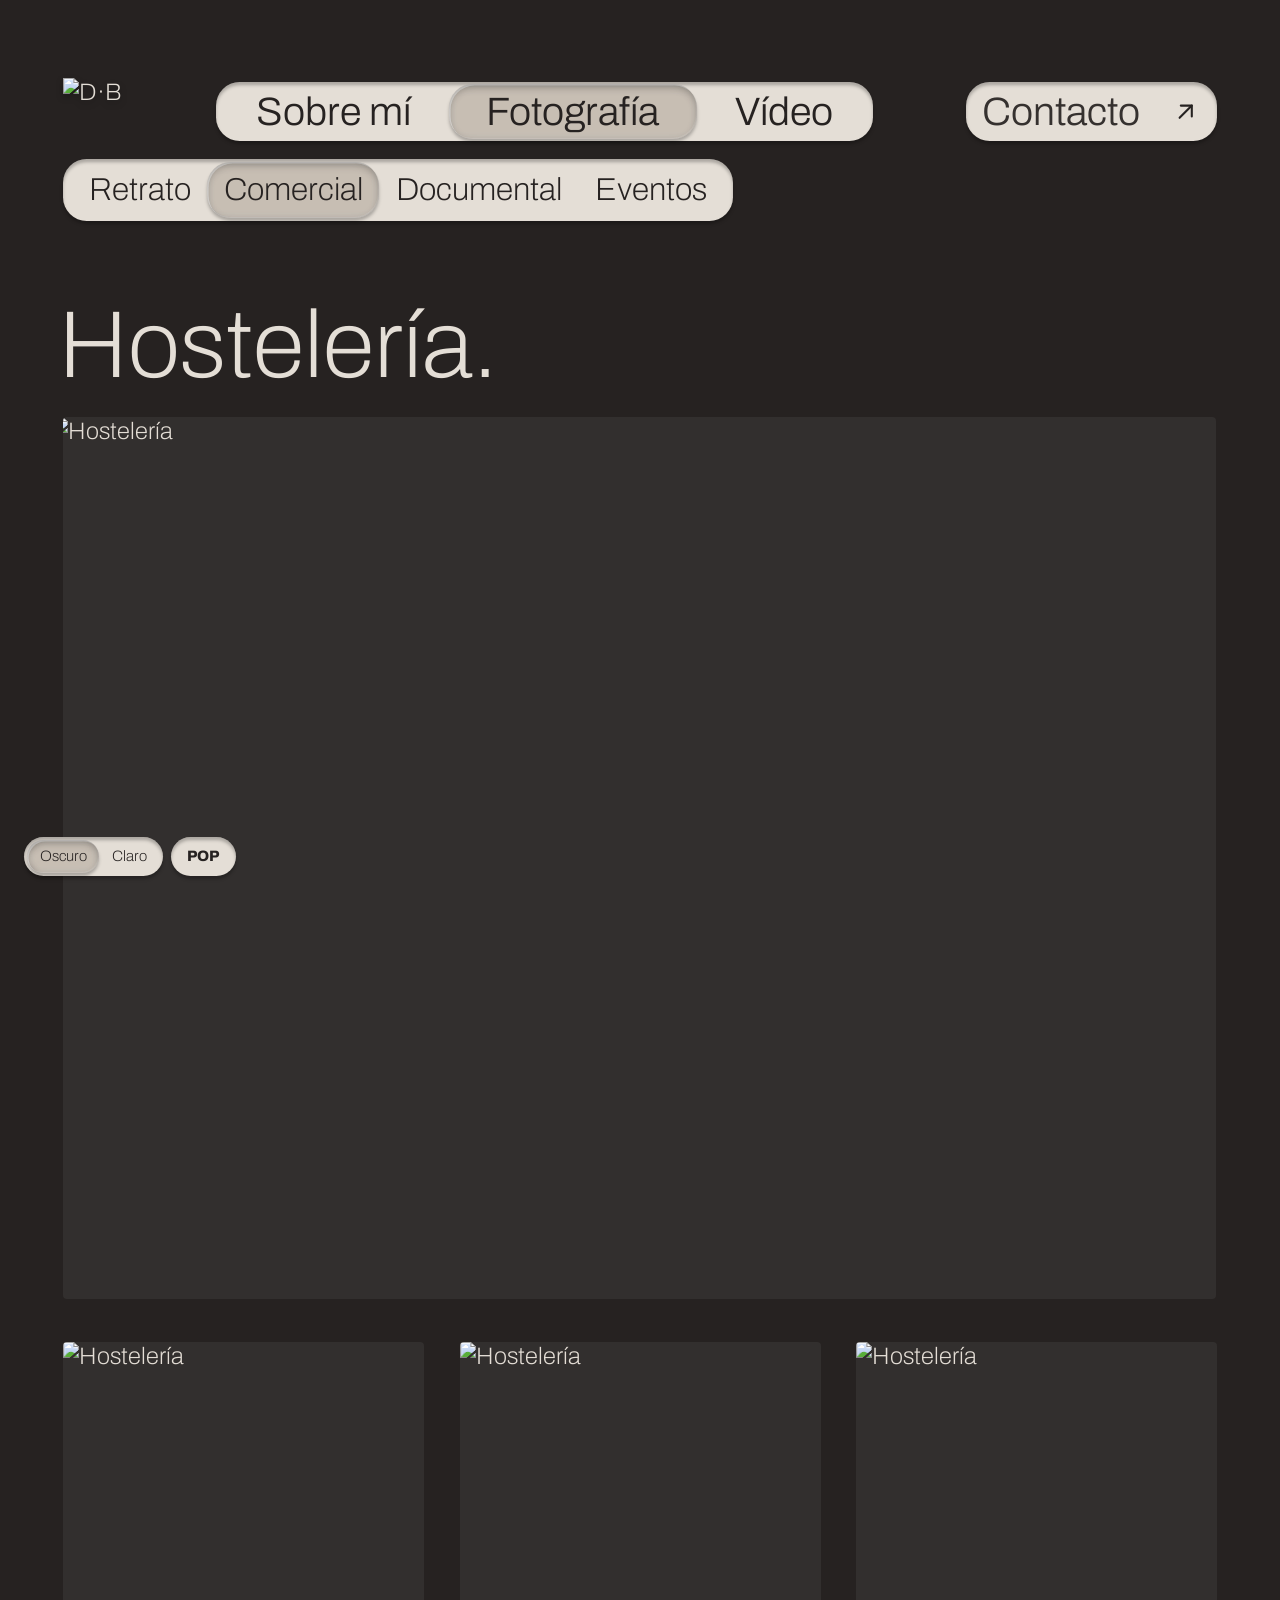
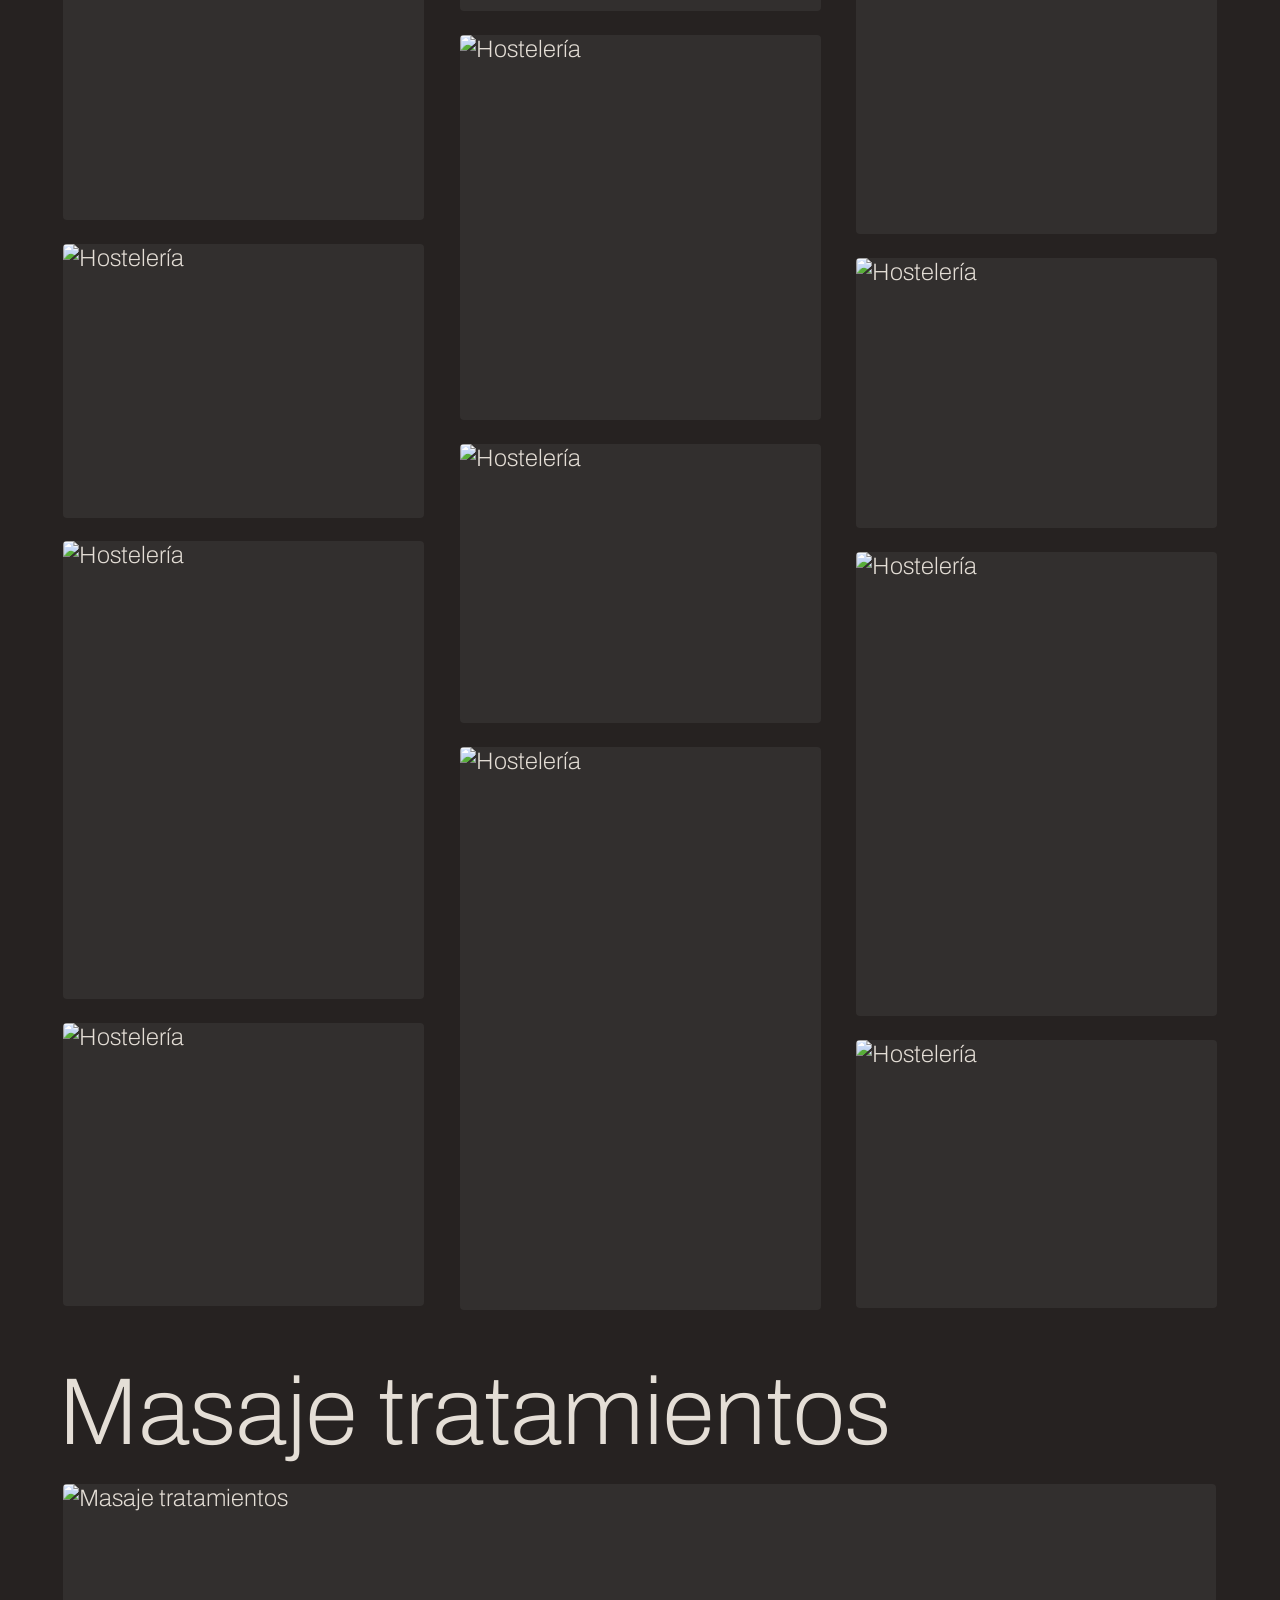
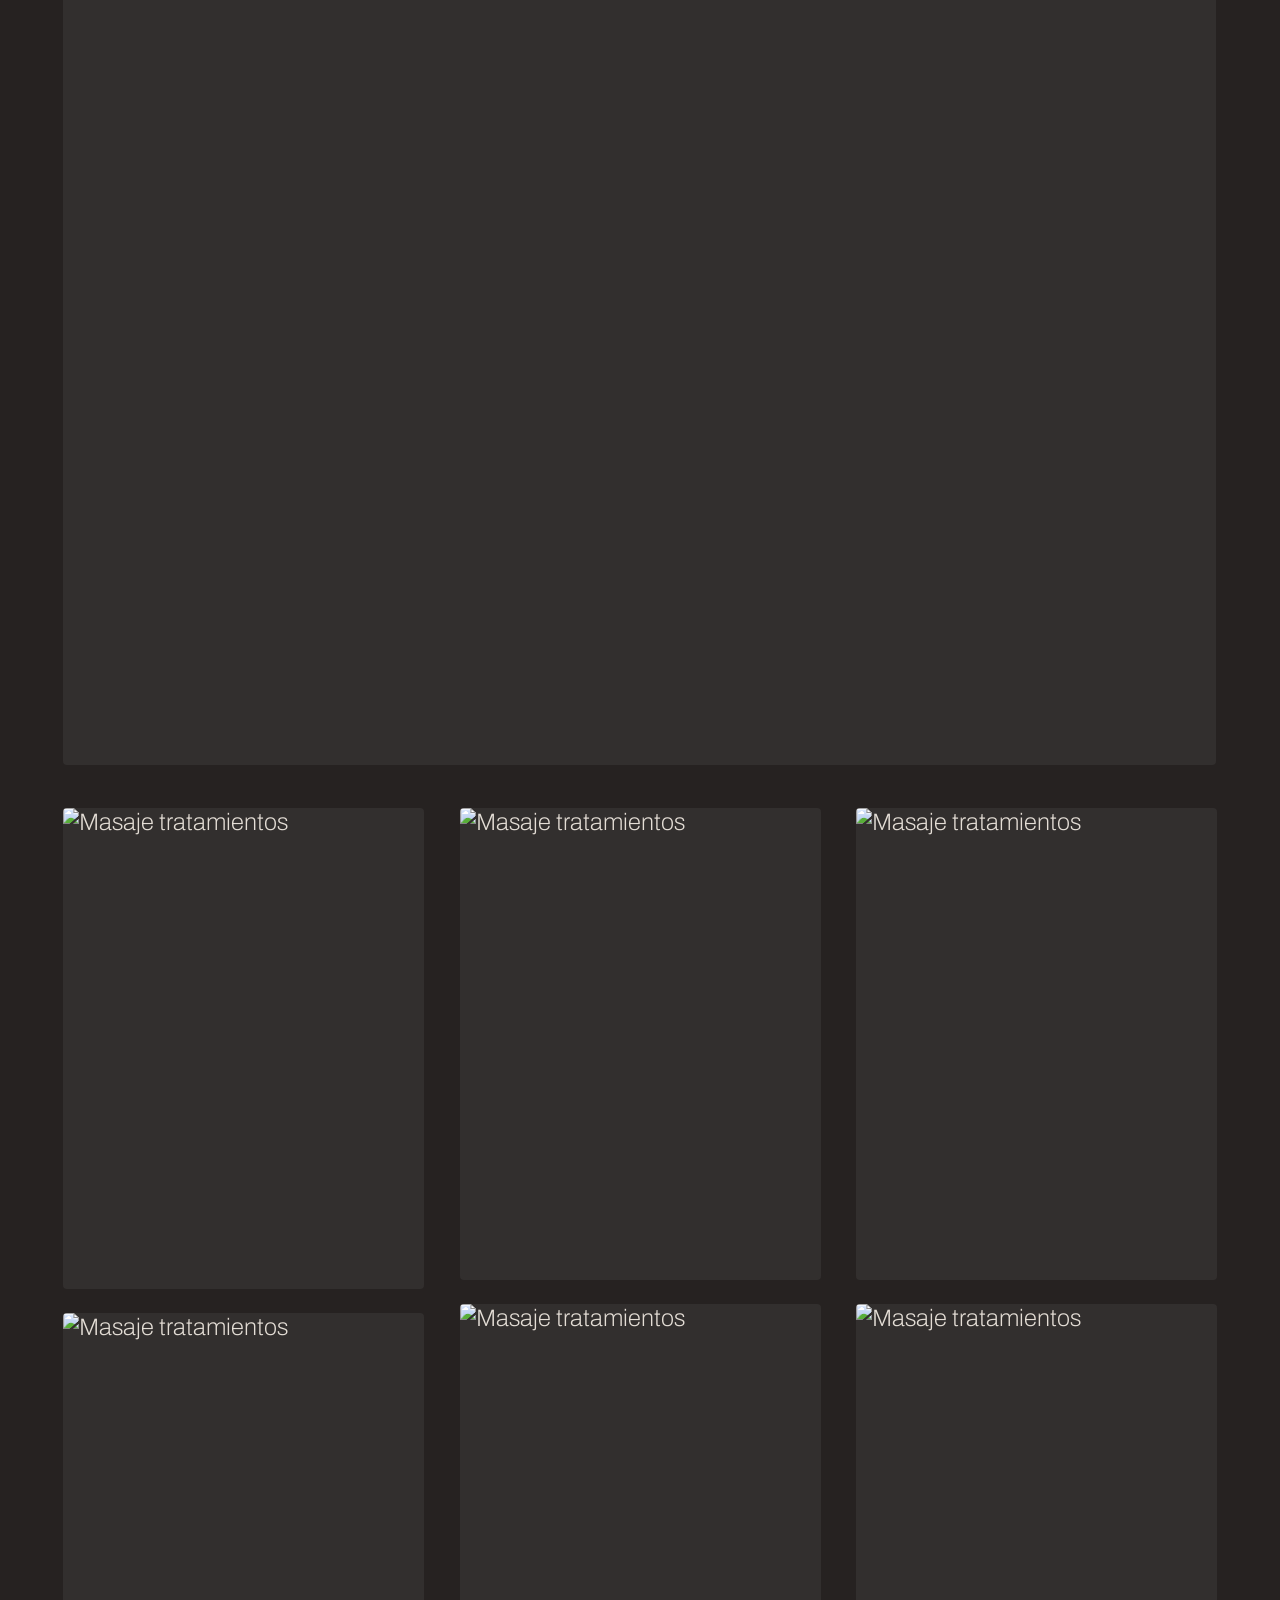
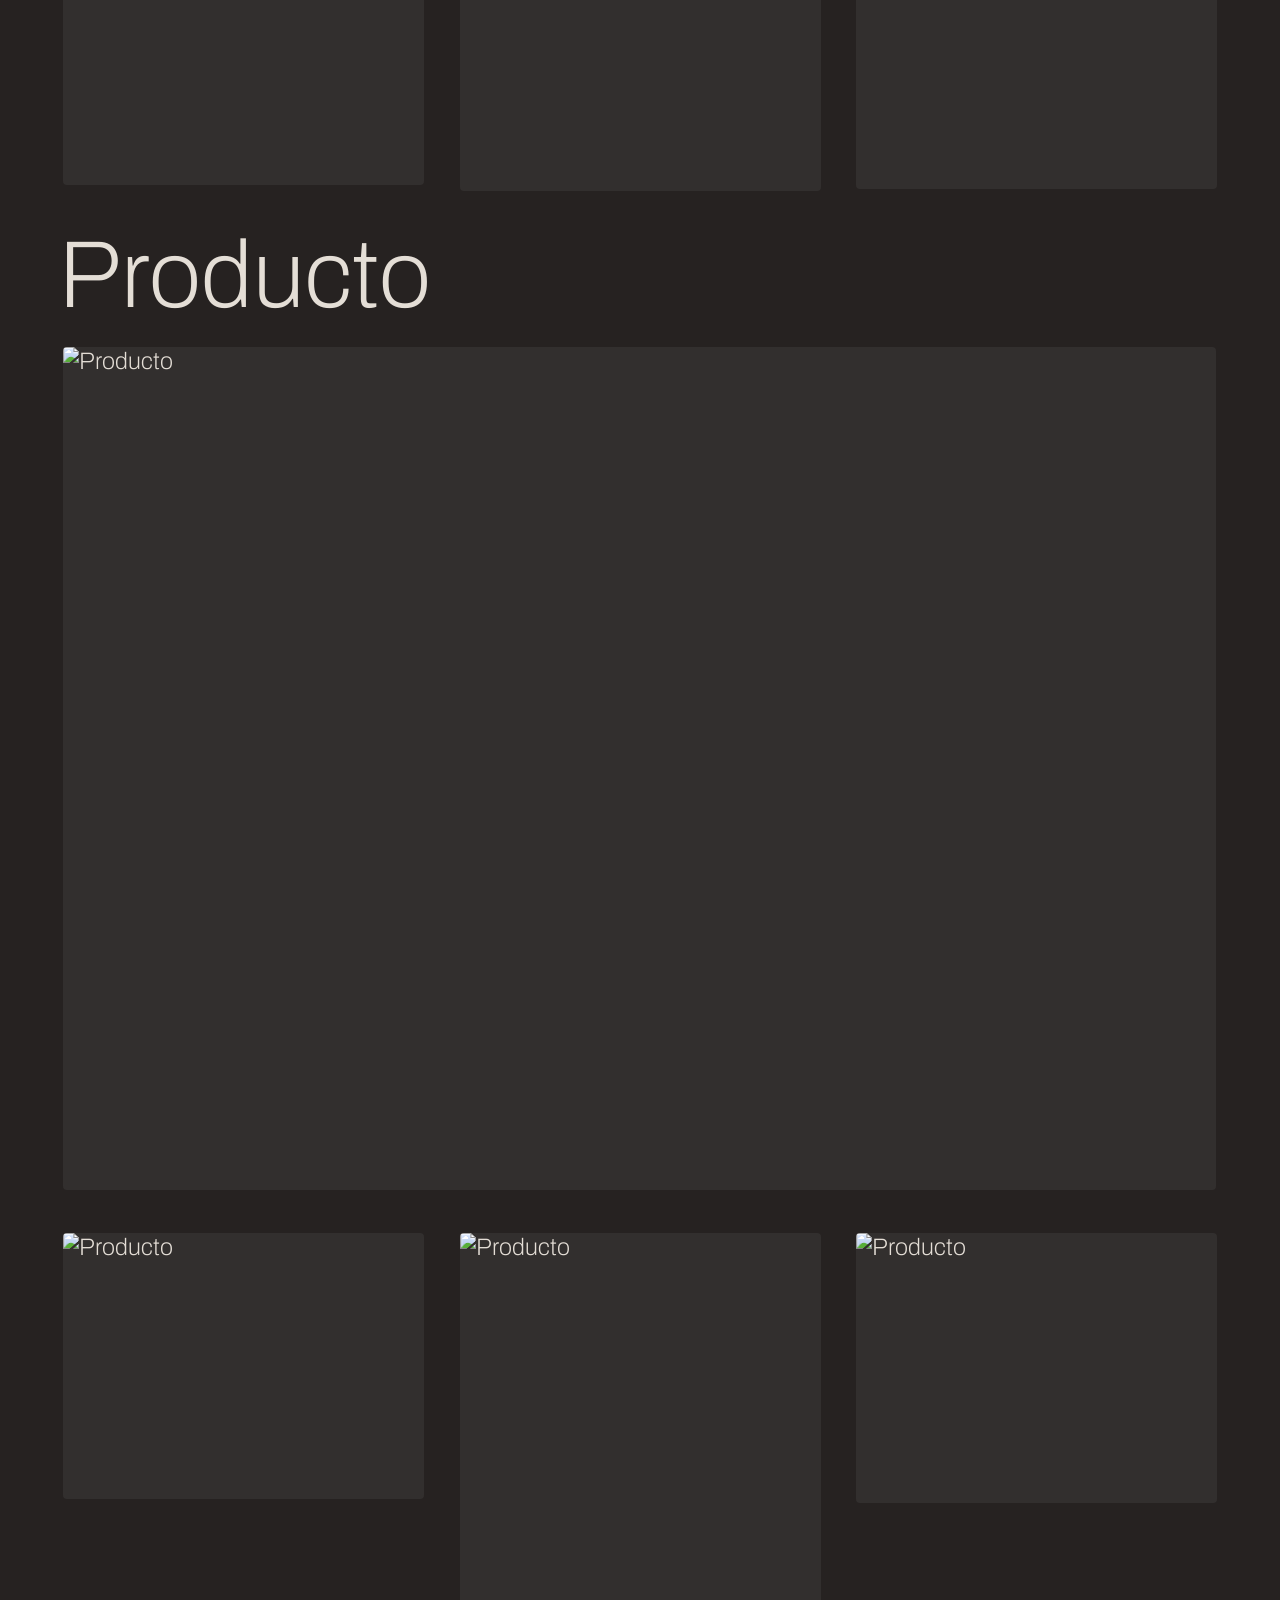
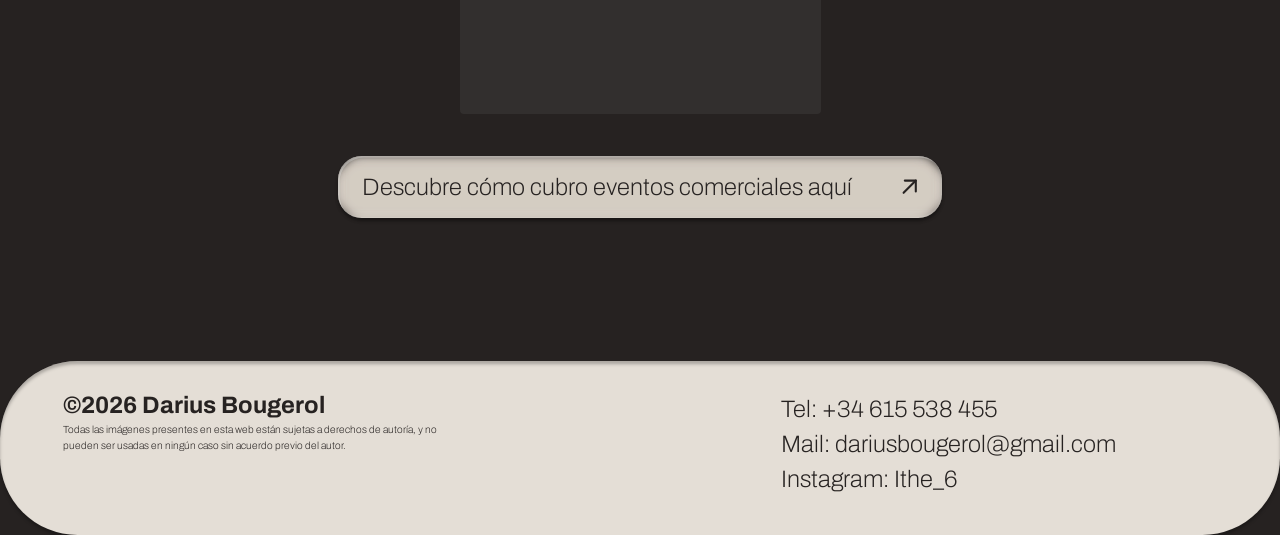
==== comercial.html @ 13987568 "Portafolio web de Darius Bougerol: páginas, estilos, scripts, fuente y vídeos Co-Authored-By: Claude" ====
<!doctype html>
<html lang="es" data-page="comercial" data-theme="oscuro" data-nav="foto" class="is-loading">
<head>
<meta charset="utf-8">
<meta name="viewport" content="width=device-width, initial-scale=1, viewport-fit=cover">
<title>Comercial · Darius Bougerol</title>
<meta name="description" content="Fotografía comercial: hostelería, tratamientos y producto.">
<meta name="theme-color" content="#262221">
<link rel="stylesheet" href="css/main.css">
<script>
(function(){var d=document.documentElement;
try{var t=localStorage.getItem('db-theme');if(t==='claro'||t==='pop'||t==='oscuro')d.dataset.theme=t}catch(e){}
function v(){d.style.setProperty('--vw',d.clientWidth+'px')}v();addEventListener('resize',v);
if(!(window.matchMedia&&matchMedia('(prefers-reduced-motion: reduce)').matches)){}else{d.classList.add('reduce')}
setTimeout(function(){d.classList.remove('is-loading')},2500)})();
</script>
<noscript><style>.curtain{display:none}.rv{opacity:1!important;transform:none!important;filter:none!important}html.is-loading .curtain{display:none}</style></noscript>
</head>
<body class="pg-comercial">
<div class="bgs" aria-hidden="true"><i class="bg-o"></i><i class="bg-c"></i><i class="bg-p"></i></div>
<header class="hdr" id="hdr"><div class="cv">
<a class="logo" href="sobre-mi.html" aria-label="Darius Bougerol · Sobre mí"><img class="lg-cream" src="assets/img/fc7e46a07f02.png" alt="D·B" width="643" height="406"><img class="lg-dark" src="assets/img/b65746082939.png" alt="" width="642" height="409"></a>
<nav class="nav pill" id="nav" aria-label="Principal"><i class="hl"></i><a href="sobre-mi.html" data-k="sobre">Sobre mí</a><a href="retrato.html" data-k="foto" aria-current="page">Fotografía</a><a href="video.html" data-k="video">Vídeo</a></nav>
<a class="contact pill" href="contacto.html" data-k="contacto"><i class="hl"></i><span class="lbl">Contacto</span><span class="arrow"><svg viewBox="0 0 24 24" aria-hidden="true"><path d="M7 17 17 7"/><path d="M8 7h9v9"/></svg></span></a>
</div></header>
<div class="topfade" aria-hidden="true"></div>
<main class="pg">
<div class="blk filters-wrap"><div class="filters"><div class="pill" id="filters"><i class="hl"></i><a href="retrato.html" data-k="retrato">Retrato</a><a href="comercial.html" data-k="comercial" aria-current="page">Comercial</a><a href="documental.html" data-k="documental">Documental</a><a href="eventos.html" data-k="eventos">Eventos</a></div></div></div>
<section class="blk sec" data-sec="hosteleria">
<h2 class="hd sp rv" id="hosteleria" style="--mt:1.29">Hostelería.</h2>
<div class="sp hero-wrap" style="--mt:0.6">
<a class="ph hero" href="assets/img/62aefd93a39b.jpg" data-set="hosteleria" data-i="0" data-y="0" data-c="0" data-w="1455" data-h="1113" aria-label="Hostelería" style="--ar:1.30728;--rad:0.05rem"><span class="pf rvp"><img src="assets/img/62aefd93a39b.jpg" alt="Hostelería" width="1455" height="1113" loading="lazy" decoding="async" style="inset:auto;width:101.993%;height:100.000%;left:-0.997%;top:-0.000%;object-fit:fill"></span></a>
</div>
<div class="sp" style="--mt:0.54"><div class="gal" style="--cg:0.45;--rg:0.3">
<div class="col" data-col="0">
<a class="ph" href="assets/img/0704a65a934b.jpg" data-set="hosteleria" data-i="1" data-y="0" data-c="0" data-w="458" data-h="607" aria-label="Hostelería" style="--ar:0.75502;--rad:0.05rem"><span class="pf rvp"><img src="assets/img/0704a65a934b.jpg" alt="Hostelería" width="458" height="607" loading="lazy" decoding="async"></span></a>
<a class="ph" href="assets/img/d362cde52022.jpg" data-set="hosteleria" data-i="2" data-y="637" data-c="0" data-w="458" data-h="348" aria-label="Hostelería" style="--ar:1.31695;--rad:0.05rem"><span class="pf rvp"><img src="assets/img/d362cde52022.jpg" alt="Hostelería" width="458" height="348" loading="lazy" decoding="async"></span></a>
<a class="ph" href="assets/img/10d1d9845da7.jpg" data-set="hosteleria" data-i="3" data-y="1015" data-c="0" data-w="458" data-h="582" aria-label="Hostelería" style="--ar:0.78746;--rad:0.05rem"><span class="pf rvp"><img src="assets/img/10d1d9845da7.jpg" alt="Hostelería" width="458" height="582" loading="lazy" decoding="async"></span></a>
<a class="ph" href="assets/img/d8d599eb0a9d.jpg" data-set="hosteleria" data-i="4" data-y="1627" data-c="0" data-w="458" data-h="360" aria-label="Hostelería" style="--ar:1.27306;--rad:0.05rem"><span class="pf rvp"><img src="assets/img/d8d599eb0a9d.jpg" alt="Hostelería" width="458" height="360" loading="lazy" decoding="async"></span></a>
</div>
<div class="col" data-col="1">
<a class="ph" href="assets/img/5f448420e702.jpg" data-set="hosteleria" data-i="5" data-y="0" data-c="1" data-w="458" data-h="342" aria-label="Hostelería" style="--ar:1.34006;--rad:0.05rem"><span class="pf rvp"><img src="assets/img/5f448420e702.jpg" alt="Hostelería" width="458" height="342" loading="lazy" decoding="async"></span></a>
<a class="ph" href="assets/img/1246276c01ce.jpg" data-set="hosteleria" data-i="6" data-y="372" data-c="1" data-w="455" data-h="486" aria-label="Hostelería" style="--ar:0.93621;--rad:0.05rem"><span class="pf rvp"><img src="assets/img/1246276c01ce.jpg" alt="Hostelería" width="455" height="486" loading="lazy" decoding="async"></span></a>
<a class="ph" href="assets/img/7a9d9c72ee0b.jpg" data-set="hosteleria" data-i="7" data-y="888" data-c="1" data-w="458" data-h="355" aria-label="Hostelería" style="--ar:1.29099;--rad:0.05rem"><span class="pf rvp"><img src="assets/img/7a9d9c72ee0b.jpg" alt="Hostelería" width="458" height="355" loading="lazy" decoding="async"></span></a>
<a class="ph" href="assets/img/81de8dd57a4e.jpg" data-set="hosteleria" data-i="8" data-y="1273" data-c="1" data-w="458" data-h="715" aria-label="Hostelería" style="--ar:0.64098;--rad:0.05rem"><span class="pf rvp"><img src="assets/img/81de8dd57a4e.jpg" alt="Hostelería" width="458" height="715" loading="lazy" decoding="async"></span></a>
</div>
<div class="col" data-col="2">
<a class="ph" href="assets/img/b5721d32cfca.jpg" data-set="hosteleria" data-i="9" data-y="0" data-c="2" data-w="458" data-h="625" aria-label="Hostelería" style="--ar:0.73328;--rad:0.05rem"><span class="pf rvp"><img src="assets/img/b5721d32cfca.jpg" alt="Hostelería" width="458" height="625" loading="lazy" decoding="async"></span></a>
<a class="ph" href="assets/img/501487e8bc9a.jpg" data-set="hosteleria" data-i="10" data-y="655" data-c="2" data-w="458" data-h="343" aria-label="Hostelería" style="--ar:1.33615;--rad:0.05rem"><span class="pf rvp"><img src="assets/img/501487e8bc9a.jpg" alt="Hostelería" width="458" height="343" loading="lazy" decoding="async"></span></a>
<a class="ph" href="assets/img/570bdacbf27c.jpg" data-set="hosteleria" data-i="11" data-y="1028" data-c="2" data-w="458" data-h="590" aria-label="Hostelería" style="--ar:0.77678;--rad:0.05rem"><span class="pf rvp"><img src="assets/img/570bdacbf27c.jpg" alt="Hostelería" width="458" height="590" loading="lazy" decoding="async"></span></a>
<a class="ph" href="assets/img/3fee5e3ccca0.jpg" data-set="hosteleria" data-i="12" data-y="1648" data-c="2" data-w="458" data-h="340" aria-label="Hostelería" style="--ar:1.34794;--rad:0.05rem"><span class="pf rvp"><img src="assets/img/3fee5e3ccca0.jpg" alt="Hostelería" width="458" height="340" loading="lazy" decoding="async"></span></a>
</div>
</div></div>
</section>
<section class="blk sec" data-sec="masaje">
<h2 class="hd sp rv" id="masaje" style="--mt:1.01">Masaje tratamientos</h2>
<div class="sp hero-wrap" style="--mt:0.6">
<a class="ph hero" href="assets/img/3b3b6a9ee315.jpg" data-set="masaje" data-i="0" data-y="0" data-c="0" data-w="1454" data-h="1111" aria-label="Masaje tratamientos" style="--ar:1.30873;--rad:0.05rem"><span class="pf rvp"><img src="assets/img/3b3b6a9ee315.jpg" alt="Masaje tratamientos" width="1454" height="1111" loading="lazy" decoding="async"></span></a>
</div>
<div class="sp" style="--mt:0.54"><div class="gal" style="--cg:0.45;--rg:0.3">
<div class="col" data-col="0">
<a class="ph" href="assets/img/ffd5b75f0a09.jpg" data-set="masaje" data-i="1" data-y="0" data-c="0" data-w="455" data-h="607" aria-label="Masaje tratamientos" style="--ar:0.74959;--rad:0.05rem"><span class="pf rvp"><img src="assets/img/ffd5b75f0a09.jpg" alt="Masaje tratamientos" width="455" height="607" loading="lazy" decoding="async"></span></a>
<a class="ph" href="assets/img/deb7c03bf7bf.jpg" data-set="masaje" data-i="2" data-y="637" data-c="0" data-w="455" data-h="596" aria-label="Masaje tratamientos" style="--ar:0.76342;--rad:0.05rem"><span class="pf rvp"><img src="assets/img/deb7c03bf7bf.jpg" alt="Masaje tratamientos" width="455" height="596" loading="lazy" decoding="async"></span></a>
</div>
<div class="col" data-col="1">
<a class="ph" href="assets/img/eaa07c1930d4.jpg" data-set="masaje" data-i="3" data-y="0" data-c="1" data-w="455" data-h="596" aria-label="Masaje tratamientos" style="--ar:0.76342;--rad:0.05rem"><span class="pf rvp"><img src="assets/img/eaa07c1930d4.jpg" alt="Masaje tratamientos" width="455" height="596" loading="lazy" decoding="async"></span></a>
<a class="ph" href="assets/img/c0e5834fb1a6.jpg" data-set="masaje" data-i="4" data-y="626" data-c="1" data-w="455" data-h="614" aria-label="Masaje tratamientos" style="--ar:0.74104;--rad:0.05rem"><span class="pf rvp"><img src="assets/img/c0e5834fb1a6.jpg" alt="Masaje tratamientos" width="455" height="614" loading="lazy" decoding="async"></span></a>
</div>
<div class="col" data-col="2">
<a class="ph" href="assets/img/453deda926b0.jpg" data-set="masaje" data-i="5" data-y="0" data-c="2" data-w="455" data-h="596" aria-label="Masaje tratamientos" style="--ar:0.76342;--rad:0.05rem"><span class="pf rvp"><img src="assets/img/453deda926b0.jpg" alt="Masaje tratamientos" width="455" height="596" loading="lazy" decoding="async"></span></a>
<a class="ph" href="assets/img/1a9adb470203.jpg" data-set="masaje" data-i="6" data-y="626" data-c="2" data-w="455" data-h="612" aria-label="Masaje tratamientos" style="--ar:0.74346;--rad:0.05rem"><span class="pf rvp"><img src="assets/img/1a9adb470203.jpg" alt="Masaje tratamientos" width="455" height="612" loading="lazy" decoding="async"></span></a>
</div>
</div></div>
</section>
<section class="blk sec" data-sec="producto">
<h2 class="hd sp rv" id="producto" style="--mt:0.78">Producto</h2>
<div class="sp hero-wrap" style="--mt:0.6">
<a class="ph hero" href="assets/img/ce0f8c4a9c2c.jpg" data-set="producto" data-i="0" data-y="0" data-c="0" data-w="1455" data-h="1064" aria-label="Producto" style="--ar:1.36748;--rad:0.05rem"><span class="pf rvp"><img src="assets/img/ce0f8c4a9c2c.jpg" alt="Producto" width="1455" height="1064" loading="lazy" decoding="async"></span></a>
</div>
<div class="sp" style="--mt:0.54"><div class="gal" style="--cg:0.45;--rg:0.3">
<div class="col" data-col="0">
<a class="ph" href="assets/img/bf5cfc748941.jpg" data-set="producto" data-i="1" data-y="0" data-c="0" data-w="455" data-h="336" aria-label="Producto" style="--ar:1.35417;--rad:0.05rem"><span class="pf rvp"><img src="assets/img/bf5cfc748941.jpg" alt="Producto" width="455" height="336" loading="lazy" decoding="async" style="inset:auto;width:100.085%;height:101.786%;left:-0.043%;top:-0.000%;object-fit:fill"></span></a>
</div>
<div class="col" data-col="1">
<a class="ph" href="assets/img/6fccf4800c8c.jpg" data-set="producto" data-i="2" data-y="0" data-c="1" data-w="455" data-h="607" aria-label="Producto" style="--ar:0.74959;--rad:0.05rem"><span class="pf rvp"><img src="assets/img/6fccf4800c8c.jpg" alt="Producto" width="455" height="607" loading="lazy" decoding="async"></span></a>
</div>
<div class="col" data-col="2">
<a class="ph" href="assets/img/73fe22f1314a.jpg" data-set="producto" data-i="3" data-y="0" data-c="2" data-w="455" data-h="341" aria-label="Producto" style="--ar:1.33431;--rad:0.05rem"><span class="pf rvp"><img src="assets/img/73fe22f1314a.jpg" alt="Producto" width="455" height="341" loading="lazy" decoding="async"></span></a>
</div>
</div></div>
</section>
<div class="blk"><a class="cta pill sp" style="--mt:0.53" href="eventos.html"><i class="hl"></i><span>Descubre cómo cubro eventos comerciales aquí</span><span class="arrow"><svg viewBox="0 0 24 24" aria-hidden="true"><path d="M7 17 17 7"/><path d="M8 7h9v9"/></svg></span></a></div>
<footer class="ftr rv">
<p class="copy">©2026 Darius Bougerol</p>
<p class="legal">Todas las imágenes presentes en esta web están sujetas a derechos de autoría, y no pueden ser usadas en ningún caso sin acuerdo previo del autor.</p>
<div class="links">
<a href="tel:+34615538455">Tel: +34 615 538 455</a>
<a href="mailto:dariusbougerol@gmail.com">Mail: dariusbougerol@gmail.com</a>
<a href="https://www.instagram.com/ithe_6/" target="_blank" rel="noopener">Instagram: Ithe_6</a>
</div>
</footer>
</main>
<div class="tsw" id="tsw" role="group" aria-label="Tema">
<div class="pill a"><i class="hl"></i><button type="button" data-t="oscuro">Oscuro</button><button type="button" data-t="claro">Claro</button></div>
<div class="pill b"><i class="hl"></i><button type="button" data-t="pop">POP</button></div>
</div>
<nav class="mnav pill" id="mnav" aria-label="Navegación"><i class="hl"></i><a href="sobre-mi.html" data-k="sobre">Sobre mí</a><a href="retrato.html" data-k="foto" aria-current="page">Fotografía</a><a href="video.html" data-k="video">Vídeo</a><a href="contacto.html" data-k="contacto">Contacto</a></nav>
<div class="stack" id="stack" aria-hidden="true" role="dialog" aria-label="Galería">
<div class="veil"></div><div class="stage" id="stage"></div>
<button class="ctl close" type="button" aria-label="Cerrar">×</button>
<div class="ctl count" id="stackCount"></div>
<div class="ctl hint">Desliza · rueda · flechas</div>
</div>
<div class="curtain" aria-hidden="true"></div>
<div class="cur" aria-hidden="true"><i class="ring"></i><i class="dot"></i></div>
<script src="js/engine.js" defer></script>
<script src="js/app.js" defer></script>
<script src="js/gallery.js" defer></script>
<script src="js/stack.js" defer></script>
</body>
</html>
---- css/main.css ----
/* ==========================================================================
   Portafolio · Darius Bougerol
   Medidas y tokens tomados de tu Figma (lienzo 1616 px). 1rem = 100 px de diseño.
   Escritorio: 1rem = 100·(ancho/1616) · Móvil: 1rem = 100·(ancho/430)
   ========================================================================== */

@font-face {
  font-family: "Archivo";
  src: url("../assets/fonts/Archivo-Variable.ttf") format("truetype");
  font-weight: 100 900;
  font-stretch: 62% 125%;
  font-style: normal;
  font-display: swap;
}

:root {
  --vw: 100vw;
  --u: calc(min(var(--vw), 2400px) / 1616);
  --cream: #e4ded6;
  --ink: #262221;
  --grey: #7e7b76;

  --fg: var(--cream);
  --pill: var(--cream);
  --pill-ink: var(--ink);
  --tint: rgba(38, 34, 33, 0.2);
  --hl-edge: rgba(255, 255, 255, 0.55);
  --shadow: rgba(0, 0, 0, 0.25);
  --popc: #2717b3;

  --cw: 16.16rem;     /* ancho del lienzo */
  --gx: 0.8rem;       /* margen lateral del contenido */
  --ms: 1;            /* escala de márgenes verticales */
  --fk: 1;            /* escala del texto grande */

  --ease: cubic-bezier(0.16, 1, 0.3, 1);
  --ease-io: cubic-bezier(0.76, 0, 0.24, 1);
}

html[data-theme="claro"] {
  --fg: var(--ink);
  --pill: var(--ink);
  --pill-ink: var(--cream);
  --tint: rgba(228, 222, 214, 0.18);
}
html[data-theme="pop"][data-page="retrato"] { --popc: #2717b3; }
html[data-theme="pop"][data-page="comercial"] { --popc: #aa0e11; }
html[data-theme="pop"][data-page="documental"] { --popc: #115300; }
html[data-theme="pop"][data-page="eventos"] { --popc: #eaa800; }
html[data-theme="pop"][data-page="sobre"] { --popc: #2717b3; }
html[data-theme="pop"][data-page="video"] { --popc: #aa0e11; }
html[data-theme="pop"][data-page="contacto"] { --popc: #115300; }
html[data-theme="pop"][data-page="home"] { --popc: #2717b3; }

@media (max-width: 899px) {
  :root {
    --u: calc(min(var(--vw), 760px) / 430);
    --cw: 4.3rem;
    --gx: 0.2rem;
    --ms: 0.3;
    --fk: 0.3;
  }
}

*, *::before, *::after { box-sizing: border-box; }
html {
  font-size: calc(var(--u) * 100);
  background: #262221;
  -webkit-text-size-adjust: 100%;
  text-size-adjust: 100%;
  -webkit-tap-highlight-color: transparent;
  scrollbar-width: none;
  overscroll-behavior-y: none;
}
html[data-theme="claro"] { background: #cfc9c1; }
html[data-theme="pop"] { background: var(--popc); }
html::-webkit-scrollbar { display: none; }
body {
  position: relative;
  isolation: isolate;
  display: flow-root;
  margin: 0;
  min-height: 100vh;
  color: var(--fg);
  font-family: "Archivo", "Helvetica Neue", Arial, sans-serif;
  font-weight: 200;
  font-size: 0.3rem;
  line-height: 1.2;
  overflow-x: clip;
  -webkit-font-smoothing: antialiased;
  text-rendering: optimizeLegibility;
  transition: color 0.7s ease;
}
img, video, svg { display: block; max-width: 100%; }
a { color: inherit; text-decoration: none; }
button { font: inherit; color: inherit; background: none; border: 0; padding: 0; cursor: pointer; }
p, h1, h2, h3 { margin: 0; }
::selection { background: var(--fg); color: var(--pill-ink); }

/* Fondos (se cruzan al cambiar de tema) */
.bgs { position: absolute; inset: 0; z-index: -1; pointer-events: none; overflow: hidden; }
.bgs i { position: absolute; inset: 0; opacity: 0; transition: opacity 0.9s ease; }
.bg-o { background: #262221; }
.bg-c { background: linear-gradient(180deg, #e4ded6 30%, #7e7b76 100%); }
.bg-p { background: var(--popc); transition: opacity 0.9s ease, background-color 0.9s ease !important; }
html[data-theme="oscuro"] .bg-o, html[data-theme="claro"] .bg-c, html[data-theme="pop"] .bg-p { opacity: 1; }
html[data-page="contacto"][data-theme="claro"] .bg-c { background: linear-gradient(180deg, #e4ded6 0%, #7e7b76 60%); }
html[data-page="home"][data-theme="claro"] .bg-c { background: linear-gradient(180deg, #e4ded6 55%, #7e7b76 100%); }

.cv { position: relative; width: var(--cw); margin-inline: auto; }
.sr { position: absolute; width: 1px; height: 1px; overflow: hidden; clip: rect(0 0 0 0); white-space: nowrap; }

/* --------------------------------------------------------------------------
   Píldoras de cristal (Figma: relleno + sombra + sombra interior + glass)
   -------------------------------------------------------------------------- */
.pill {
  position: relative;
  background: var(--pill);
  color: var(--pill-ink);
  border-radius: 0.3rem;
  box-shadow: 0 0.04rem 0.04rem var(--shadow), inset 0 0.04rem 0.04rem var(--shadow);
  transition: background-color 0.7s ease, color 0.7s ease;
}
.hl {
  position: absolute;
  z-index: 0;
  border-radius: 0.3rem;
  background: var(--tint);
  -webkit-backdrop-filter: blur(0.06rem) saturate(1.6) brightness(1.04);
  backdrop-filter: blur(0.06rem) saturate(1.6) brightness(1.04);
  box-shadow:
    0 0.04rem 0.04rem var(--shadow),
    inset 0 0.04rem 0.1rem var(--shadow),
    inset 0.02rem 0.02rem 0 var(--hl-edge),
    inset -0.012rem -0.012rem 0 rgba(255, 255, 255, 0.16);
  pointer-events: none;
  opacity: 0;
  transition: left 0.75s var(--ease), top 0.75s var(--ease), width 0.75s var(--ease), height 0.75s var(--ease), opacity 0.45s ease;
}
.hl.on, a.pill:hover > .hl, a.pill[aria-current="page"] > .hl { opacity: 1; }

/* --------------------------------------------------------------------------
   Cabecera
   -------------------------------------------------------------------------- */
.hdr {
  position: fixed; inset: 0 0 auto 0; z-index: 60;
  pointer-events: none;
  transition: transform 0.8s var(--ease), opacity 0.6s ease;
}
.hdr.is-hidden { transform: translateY(-130%); }
.hdr .cv { height: 1.9rem; }
.hdr a, .hdr nav { pointer-events: auto; }

.logo { position: absolute; left: 0.8rem; top: 0.99rem; width: 1.33rem; display: block; }
.logo img { width: 100%; height: auto; aspect-ratio: 643 / 406; filter: drop-shadow(0 0.04rem 0.04rem rgba(0, 0, 0, 0.25)); transition: transform 0.8s var(--ease); }
.logo:hover img { transform: scale(1.05) rotate(-2deg); }
.lg-dark { display: none !important; }
html[data-theme="claro"] .lg-cream { display: none !important; }
html[data-theme="claro"] .lg-dark { display: block !important; }

.nav { position: absolute; left: 2.73rem; top: 1.035rem; height: 0.75rem; display: flex; padding: 0 0.03rem; }
.nav a, .contact .lbl {
  position: relative; z-index: 1; display: block; height: 0.75rem;
  font-weight: 300; font-size: 0.5rem; line-height: 0.75rem; white-space: nowrap;
}
.nav a { padding: 0 0.475rem; transition: opacity 0.3s ease; }
.nav .hl, .contact .hl { top: 0.03rem; height: 0.69rem; }

.contact { position: absolute; left: 12.2rem; top: 1.035rem; width: 3.16rem; height: 0.75rem; display: flex; align-items: center; justify-content: space-between; padding-left: 0.2rem; }
.contact .lbl { opacity: 0.92; }
.contact .hl { left: 0.03rem; width: 3.1rem; }
.contact .arrow { position: relative; z-index: 1; width: 0.75rem; height: 0.75rem; margin-right: 0.01rem; transition: transform 0.7s var(--ease); }
.contact:hover .arrow { transform: translate(0.05rem, -0.05rem); }
.arrow svg { width: 100%; height: 100%; fill: none; stroke: var(--pill-ink); stroke-width: 1.7; stroke-linecap: round; stroke-linejoin: round; padding: 0.19rem; }

.hdr .icons { position: absolute; left: 12.02rem; top: 0.9rem; display: flex; gap: 0.19rem; }
.icons a, .icons-m a { position: relative; width: 0.97rem; height: 0.97rem; border-radius: 0.3rem; display: grid; place-items: center; transition: transform 0.8s var(--ease); }
.icons a img, .icons-m a img { position: relative; z-index: 1; width: 0.88rem; height: 0.88rem; object-fit: contain; }
.icons a .hl { inset: 0; }
.icons a:hover { transform: translateY(-0.08rem) rotate(-5deg) scale(1.07); }
.icons-m { display: none; }

/* --------------------------------------------------------------------------
   Maquetación
   -------------------------------------------------------------------------- */
.pg { position: relative; }
.blk { position: relative; width: var(--cw); margin-inline: auto; --gx: 0.8rem; }
.blk > *, .sec > * { margin-left: var(--gx); width: calc(var(--cw) - 2 * var(--gx)); }
.sec.inset { --gx: var(--inset, 1.15rem); }
.sp { margin-top: calc(var(--mt, 0) * 1rem * var(--ms)); }

.filters-wrap { margin-top: 2.01rem; height: 0.78rem; }
.filters { height: 0.78rem; }
.filters-wrap > .filters { margin-left: 0.8rem; width: auto; }
.filters .pill { display: inline-flex; height: 0.78rem; padding: 0 0.11rem; align-items: stretch; }
.filters a { position: relative; z-index: 1; display: flex; align-items: center; padding: 0 0.21rem; font-weight: 200; font-size: 0.4rem; line-height: 1; white-space: nowrap; }
.filters .hl { top: 0.04rem; height: 0.7rem; }

.hd {
  font-weight: 200; letter-spacing: 0; color: var(--fg); white-space: nowrap;
  font-size: calc(1.2rem * var(--fk)); line-height: calc(0.59rem * var(--fk));
}
.blk > .hd, .sec > .hd { margin-left: calc(var(--gx) - 0.07rem * var(--fk)); }
.tx {
  color: var(--fg); letter-spacing: -0.05em; text-align: justify; text-align-last: left; hyphens: none;
  font-size: calc(var(--fs, 1.2) * 1rem * var(--fk)); line-height: calc(var(--lh, 1.28) * 1rem * var(--fk));
}
.blk > .tx { margin-left: calc(var(--gx) - 0.08rem * var(--fk)); width: calc(var(--cw) - 2 * var(--gx) + 0.16rem * var(--fk)); }
.tx .gap { display: inline-block; width: 1.4em; }

.hero { position: relative; }
.hero-wrap { position: relative; }

.gal { display: grid; grid-template-columns: repeat(3, minmax(0, 1fr)); column-gap: calc(var(--cg, 0.45) * 1rem); align-items: start; }
.gal .col { display: flex; flex-direction: column; row-gap: calc(var(--rg, 0.3) * 1rem); min-width: 0; }

.ph {
  position: relative; display: block; width: 100%; aspect-ratio: var(--ar, 0.75);
  border-radius: var(--rad, 0.05rem);
  transform-style: preserve-3d; will-change: transform; outline: none;
  -webkit-user-drag: none;
}
.ph .pf { position: absolute; inset: 0; overflow: hidden; border-radius: inherit; background: rgba(128, 128, 128, 0.14); }
.ph .pf img { position: absolute; inset: 0; width: 100%; height: 100%; object-fit: cover; will-change: transform; -webkit-user-drag: none; user-select: none; }
.ph::after {
  content: ""; position: absolute; inset: 0; border-radius: inherit; pointer-events: none;
  box-shadow: 0 0.5rem 1rem rgba(0, 0, 0, 0.5); opacity: var(--sh, 0); z-index: -1;
}
.ph.is-lift { z-index: 20; }
.ph:focus-visible .pf { outline: 2px solid var(--fg); outline-offset: 3px; }
.ph.is-gone { visibility: hidden; }

/* revelado de fotos */
.rvp { opacity: 0; transform: translate3d(0, 0.35rem, 0) scale(0.985); transition: opacity 1.1s var(--ease), transform 1.4s var(--ease); transition-delay: var(--d, 0s); }
.rvp img { transform: scale(1.14); transition: transform 1.8s var(--ease); transition-delay: var(--d, 0s); }
.rvp.in { opacity: 1; transform: none; }
.rvp.in img { transform: none; }
.rvp.done, .rvp.done img { transition: none; }

/* CTA */
.cta { display: flex; align-items: center; justify-content: space-between; height: 0.78rem; width: 7.63rem !important; margin-inline: auto !important; padding-left: 0.31rem; font-size: 0.3rem; font-weight: 200; white-space: nowrap; }
.cta > span { position: relative; z-index: 1; }
.cta .arrow { width: 0.75rem; height: 0.75rem; margin-right: 0.03rem; flex: none; transition: transform 0.7s var(--ease); }
.cta:hover .arrow { transform: translate(0.06rem, -0.06rem); }
.cta .hl { inset: 0; width: auto; height: auto; opacity: 0.55; transition: opacity 0.5s ease; }
.cta:hover .hl { opacity: 1; }

/* Pie */
.ftr { position: relative; height: 2.2rem; margin: 1.8rem auto 0; border-radius: 0.98rem; background: var(--pill); color: var(--pill-ink); width: var(--cw);
  box-shadow: 0 0.04rem 0.04rem var(--shadow), inset 0 0.04rem 0.04rem var(--shadow); }
.ftr .copy { position: absolute; left: 0.8rem; top: 0.27rem; font-size: 0.3rem; font-weight: 700; line-height: 0.59rem; white-space: nowrap; }
.ftr .legal { position: absolute; left: 0.8rem; top: 0.78rem; width: 4.9rem; font-size: 0.13rem; line-height: 0.2rem; font-weight: 200; }
.ftr .links { position: absolute; left: 9.86rem; top: 0.4rem; font-size: 0.3rem; font-weight: 200; line-height: 0.44rem; }
.ftr .links a { display: block; width: max-content; transition: opacity 0.3s ease, transform 0.6s var(--ease); }
.ftr .links a:hover { opacity: 0.6; transform: translateX(0.06rem); }

/* Selector de tema (fijo, esquina inferior izquierda) */
.tsw { position: fixed; left: 0.3rem; bottom: 0.3rem; z-index: 70; display: flex; gap: 0.1rem; align-items: center; transition: opacity 0.6s ease, transform 0.8s var(--ease); }
.tsw .pill { height: 0.5rem; display: flex; align-items: center; padding: 0 0.04rem; border-radius: 0.25rem; }
.tsw .pill button { position: relative; z-index: 1; height: 100%; padding: 0 0.16rem; font-size: 0.19rem; font-weight: 200; line-height: 0.5rem; color: inherit; transition: opacity 0.3s; }
.tsw .pill button:hover { opacity: 0.7; }
.tsw .b button { font-weight: 800; padding: 0 0.17rem; }
.tsw .hl { top: 0.04rem; height: 0.42rem; border-radius: 0.21rem; }

/* Cortina de transición */
.curtain { position: fixed; inset: 0; z-index: 200; background: #262221; opacity: 0; pointer-events: none; transition: opacity 0.5s ease; }
html[data-theme="claro"] .curtain { background: #d7d1c9; }
html[data-theme="pop"] .curtain { background: var(--popc); }
.curtain.on { opacity: 1; pointer-events: auto; }
html.is-loading .curtain { opacity: 1; transition: none; }

/* Cursor grande */
.cur { position: fixed; left: 0; top: 0; z-index: 9999; pointer-events: none; display: none; mix-blend-mode: difference; will-change: transform; }
.cur .ring, .cur .dot { position: absolute; left: 0; top: 0; border-radius: 50%; display: block; }
.cur .ring { width: 76px; height: 76px; margin: -38px 0 0 -38px; border: 2px solid #fff; transition: width 0.45s var(--ease), height 0.45s var(--ease), margin 0.45s var(--ease), background-color 0.3s; }
.cur .dot { width: 14px; height: 14px; margin: -7px 0 0 -7px; background: #fff; transition: transform 0.3s var(--ease); }
.cur.is-link .ring { width: 120px; height: 120px; margin: -60px 0 0 -60px; background: #fff; }
.cur.is-link .dot { transform: scale(0); }
.cur.is-photo .ring { width: 108px; height: 108px; margin: -54px 0 0 -54px; }
.cur.is-down .ring { width: 54px; height: 54px; margin: -27px 0 0 -27px; }
.cur.is-hidden { opacity: 0; }
@media (hover: hover) and (pointer: fine) {
  html.has-cursor, html.has-cursor * { cursor: none !important; }
  html.has-cursor .cur { display: block; }
}

/* Revelado suave */
.rv { opacity: 0; transform: translate3d(0, 0.32rem, 0); filter: blur(0.05rem); transition: opacity 1.2s var(--ease), transform 1.4s var(--ease), filter 1.2s var(--ease), background-color 0.7s ease, color 0.7s ease; transition-delay: var(--d, 0s); }
.rv.in { opacity: 1; transform: none; filter: none; }
.rv.done { transition-delay: 0s; }
html.reduce .rv, html.reduce .rvp { opacity: 1; transform: none; filter: none; transition: none; }
html.reduce .rvp img { transform: none; }

/* Cambio de tema: transición suave en todo */
html.theming *, html.theming *::before, html.theming *::after { transition: background-color 0.8s ease, color 0.8s ease, border-color 0.8s ease, box-shadow 0.8s ease, fill 0.8s ease, stroke 0.8s ease !important; }

/* --------------------------------------------------------------------------
   Pila infinita (visor al pulsar una foto)
   -------------------------------------------------------------------------- */
.stack { position: fixed; inset: 0; z-index: 150; display: none; touch-action: none; user-select: none; -webkit-user-select: none; }
.stack.is-open { display: block; }
.stack .veil { position: absolute; inset: 0; background: #262221; opacity: 0; transition: opacity 0.7s var(--ease); }
html[data-theme="claro"] .stack .veil { background: #d7d1c9; }
html[data-theme="pop"] .stack .veil { background: var(--popc); }
.stack.is-in .veil { opacity: 0.985; }
.stack .stage { position: absolute; inset: 0; overflow: hidden; }
.stack .card { position: absolute; left: 0; top: 0; overflow: hidden; border-radius: 0.05rem; will-change: transform, opacity; box-shadow: 0 0.3rem 0.9rem rgba(0, 0, 0, 0.4); background: #1c1918; backface-visibility: hidden; }
.stack .card img { position: absolute; inset: 0; width: 100%; height: 100%; object-fit: cover; pointer-events: none; -webkit-user-drag: none; }
.stack .ctl { position: absolute; z-index: 3; display: flex; align-items: center; justify-content: center; color: var(--fg); font-size: 0.2rem; font-weight: 300; }
.stack .close { top: 0.3rem; right: 0.3rem; width: 0.74rem; height: 0.74rem; border-radius: 50%; border: 1.5px solid currentColor; font-size: 0.34rem; font-weight: 200; transition: transform 0.6s var(--ease), background 0.3s, color 0.3s; }
.stack .close:hover { transform: rotate(90deg); background: var(--fg); color: var(--pill-ink); }
.stack .count { left: 0.34rem; top: 0.46rem; letter-spacing: 0.02em; font-variant-numeric: tabular-nums; }
.stack .hint { left: 50%; bottom: 0.34rem; transform: translateX(-50%); opacity: 0.55; white-space: nowrap; font-size: 0.16rem; letter-spacing: 0.04em; text-transform: uppercase; }

/* --------------------------------------------------------------------------
   Vídeo
   -------------------------------------------------------------------------- */
.vh { font-weight: 200; letter-spacing: -0.05em; color: var(--fg); font-size: calc(1.2rem * var(--fk)); line-height: calc(0.94rem * var(--fk)); text-align: left; }
.vs { font-weight: 700; letter-spacing: -0.06em; color: var(--fg); font-size: calc(0.9rem * var(--fk)); line-height: calc(1.03rem * var(--fk)); }
.blk > .vh, .blk > .vs { margin-left: calc(var(--gx) - 0.08rem * var(--fk)); }
.yt { position: relative; display: block; overflow: hidden; border-radius: 0.05rem; background: #000; aspect-ratio: var(--ar, 1.7778); padding: 0; width: 100%; color: #fff; isolation: isolate; text-align: left; }
.yt video, .yt iframe, .yt .poster { position: absolute; inset: 0; width: 100%; height: 100%; object-fit: cover; border: 0; transition: transform 1.4s var(--ease), opacity 0.6s ease; }
.yt video { opacity: 0; }
.yt.is-live video { opacity: 1; }
.yt:hover video, .yt:hover .poster { transform: scale(1.04); }
.yt.is-playing video, .yt.is-playing .poster, .yt.is-playing .play { display: none; }
.yt .play { position: absolute; left: 50%; top: 50%; width: 1.1rem; height: 1.1rem; margin: -0.55rem 0 0 -0.55rem; border-radius: 50%; display: grid; place-items: center;
  background: rgba(228, 222, 214, 0.2); -webkit-backdrop-filter: blur(0.1rem) saturate(1.6); backdrop-filter: blur(0.1rem) saturate(1.6);
  box-shadow: 0 0.04rem 0.04rem var(--shadow), inset 0 0.04rem 0.1rem var(--shadow), inset 0.02rem 0.02rem 0 rgba(255, 255, 255, 0.55);
  transition: transform 0.8s var(--ease); z-index: 2; }
.yt:hover .play { transform: scale(1.14); }
.yt .play svg { width: 0.36rem; height: 0.36rem; fill: #fff; margin-left: 0.05rem; }
.vgrid { display: grid; grid-template-columns: 1fr 1fr; column-gap: 0.55rem; }

/* --------------------------------------------------------------------------
   Contacto
   -------------------------------------------------------------------------- */
.page-contacto { min-height: 100vh; min-height: 100svh; display: flex; flex-direction: column; }
.page-contacto .ftr { margin-top: auto; }
.page-contacto .blk { margin-bottom: 0.81rem; }
.contact-pills { display: flex; flex-direction: column; row-gap: 0.27rem; align-items: flex-start; }
.contact-pills .pill { display: inline-flex; align-items: center; height: 1.3rem; padding: 0 0.74rem; font-size: 0.6rem; font-weight: 200; line-height: 1; border-radius: 0.45rem; white-space: nowrap; transition: transform 0.9s var(--ease), opacity 1.2s var(--ease), filter 1.2s var(--ease), background-color 0.7s ease, color 0.7s ease; }
.contact-pills .pill > span { position: relative; z-index: 1; }
.contact-pills .pill:nth-child(1), .contact-pills .pill:nth-child(3) { min-width: 7.24rem; }
.contact-pills .pill:nth-child(2) { min-width: 9.92rem; }
.contact-pills .pill .hl { inset: 0; width: auto; height: auto; border-radius: 0.45rem; }
.contact-pills .pill:hover { transform: translateX(0.14rem); }
.contact-pills .pill:hover .hl { opacity: 1; }

/* --------------------------------------------------------------------------
   Sobre mí
   -------------------------------------------------------------------------- */
.about-hero { position: relative; width: var(--cw); height: 13.6rem; margin-inline: auto; }
.about-hero .slot { position: absolute; left: 0.8rem; top: 2.69rem; width: 14.55rem; height: 10.91rem; }
.about-hero .big { position: absolute; left: 0; top: 0; width: 100%; height: 100%; overflow: hidden; border-radius: 0.05rem; z-index: 30; will-change: left, top, width, height; }
.about-hero .big img { width: 100%; height: 100%; object-fit: cover; will-change: transform; }
.scrollcue { position: fixed; left: 50%; bottom: 0.45rem; transform: translateX(-50%); z-index: 45; display: flex; flex-direction: column; align-items: center; gap: 0.1rem; font-size: 0.17rem; font-weight: 300; letter-spacing: 0.14em; text-transform: uppercase; color: #e4ded6; text-shadow: 0 0 0.12rem rgba(0, 0, 0, 0.55); opacity: 0; transition: opacity 0.8s ease; pointer-events: none; }
.scrollcue i { display: block; width: 2px; height: 0.5rem; background: currentColor; box-shadow: 0 0 0.1rem rgba(0, 0, 0, 0.5); transform-origin: top; animation: cue 1.8s ease-in-out infinite; }
html.intro .scrollcue { opacity: 0.9; }
@keyframes cue { 0% { transform: scaleY(0); transform-origin: top; } 50% { transform: scaleY(1); transform-origin: top; } 51% { transform: scaleY(1); transform-origin: bottom; } 100% { transform: scaleY(0); transform-origin: bottom; } }
html.intro .hdr, html.intro .tsw, html.intro .mnav { opacity: 0; pointer-events: none; }
html.intro .hdr { transform: translateY(-0.3rem); }
html.intro .tsw { transform: translateY(0.3rem); }
.lines { height: 0.04rem; background: var(--fg); border-radius: 0.02rem; }

.brands { display: grid; grid-template-columns: repeat(4, 1fr); column-gap: 0.2rem; }
.brands .card { position: relative; aspect-ratio: 349 / 232; border-radius: 0.05rem; display: grid; place-items: center; background: #e4ded6; box-shadow: 0 0.04rem 0.04rem var(--shadow), inset 0 0.04rem 0.04rem var(--shadow); overflow: hidden; }
.brands .card img { width: var(--lw, 70%); height: auto; max-height: 62%; object-fit: contain; }
.trio { display: grid; grid-template-columns: repeat(3, minmax(0, 1fr)); column-gap: 0.45rem; }

/* --------------------------------------------------------------------------
   Inicio
   -------------------------------------------------------------------------- */
.home { position: relative; height: 100vh; height: 100svh; min-height: 480px; overflow: hidden; }
.hdr-home .logo { opacity: 0; transition: opacity 0.5s ease; }
html.home-ready .hdr-home .logo { opacity: 1; }
.logo-intro { position: absolute; left: 0; top: 0; width: 5.6rem; opacity: 0; z-index: 66; will-change: transform; pointer-events: none; transform-origin: 0 0; }
.logo-intro img { width: 100%; height: auto; aspect-ratio: 643 / 406; }
.ringwrap { position: absolute; inset: 0; perspective: 1700px; perspective-origin: 50% 46%; opacity: 0; transition: opacity 1.2s ease; touch-action: pan-y; }
.home.is-ready .ringwrap { opacity: 1; }
.ring { position: absolute; left: 50%; top: 46%; width: 0; height: 0; transform-style: preserve-3d; will-change: transform; }
.slide { position: absolute; left: 0; top: 0; overflow: hidden; border-radius: 0.05rem; background: #1c1918; will-change: transform; display: block; backface-visibility: hidden; -webkit-user-drag: none; }
.slide .sl { position: absolute; inset: 0; opacity: 0; transition: opacity 1.4s ease; }
.slide .sl.on { opacity: 1; }
.slide .sl img, .slide .sl video { width: 100%; height: 100%; object-fit: cover; pointer-events: none; -webkit-user-drag: none; }
.slide .sl img { animation: kb 11s ease-in-out infinite alternate; }
@keyframes kb { from { transform: scale(1.14); } to { transform: scale(1.02) translate3d(-1.5%, -1%, 0); } }
.homeui { position: absolute; inset: 0; pointer-events: none; z-index: 5; opacity: 0; transition: opacity 1s ease 0.3s; }
.home.is-ready .homeui { opacity: 1; }
.homeui .label { position: absolute; left: 0; right: 0; bottom: 1.5rem; text-align: center; font-size: clamp(0.5rem, 9vh, 1.2rem); font-weight: 200; line-height: 1.1; height: 1.15em; overflow: hidden; color: var(--fg); letter-spacing: -0.02em; }
.homeui .label span { position: absolute; left: 0; right: 0; top: 0; opacity: 0; transform: translateY(70%); transition: transform 1s var(--ease), opacity 0.6s ease; }
.homeui .label span.on { opacity: 1; transform: none; }
.homeui .label span.off { transform: translateY(-70%); }
.homeui .count { position: absolute; left: 0.8rem; bottom: 1.1rem; font-size: 0.22rem; font-weight: 300; font-variant-numeric: tabular-nums; color: var(--fg); }
.enter { position: absolute; right: 0.8rem; bottom: 0.4rem; width: 2.6rem; height: 0.78rem; display: grid; place-items: center; pointer-events: auto;
  font-size: 0.38rem; font-weight: 300; line-height: 1; color: var(--pill-ink); border-radius: 0.3rem; background: var(--pill);
  box-shadow: 0 0.04rem 0.04rem var(--shadow), inset 0 0.04rem 0.04rem var(--shadow); overflow: hidden; transition: transform 0.8s var(--ease), color 0.5s ease, background-color 0.7s ease; }
.enter::before { content: ""; position: absolute; inset: 0.04rem; border-radius: 0.26rem; background: var(--tint); -webkit-backdrop-filter: blur(0.06rem) saturate(1.6); backdrop-filter: blur(0.06rem) saturate(1.6);
  box-shadow: inset 0.02rem 0.02rem 0 var(--hl-edge), inset 0 0.04rem 0.1rem var(--shadow); transform: scaleX(0.3); opacity: 0; transition: transform 0.9s var(--ease), opacity 0.5s; }
.enter:hover { transform: scale(1.05); }
.enter:hover::before { transform: none; opacity: 1; }

/* --------------------------------------------------------------------------
   Móvil
   -------------------------------------------------------------------------- */
.mnav { display: none; }
.topfade { display: none; }
@media (max-width: 899px) {
  .blk, .sec.inset { --gx: 0.2rem; }
  .logo { left: 0.2rem; top: 0.22rem; width: 0.82rem; }
  .hdr .cv { height: 1.2rem; }
  .hdr .nav, .hdr .contact, .hdr .icons { display: none; }
  .topfade { display: block; position: fixed; inset: 0 0 auto 0; height: 1.5rem; z-index: 55; pointer-events: none;
    background: linear-gradient(180deg, rgba(38, 34, 33, 0.62), rgba(38, 34, 33, 0));
    -webkit-backdrop-filter: blur(0.14rem); backdrop-filter: blur(0.14rem);
    -webkit-mask-image: linear-gradient(180deg, #000 30%, transparent); mask-image: linear-gradient(180deg, #000 30%, transparent); }
  html[data-theme="claro"] .topfade { background: linear-gradient(180deg, rgba(228, 222, 214, 0.72), rgba(228, 222, 214, 0)); }
  html[data-theme="pop"] .topfade { background: linear-gradient(180deg, color-mix(in srgb, var(--popc) 70%, transparent), transparent); }
  .mnav { display: flex; position: fixed; left: 50%; transform: translateX(-50%); bottom: calc(0.16rem + env(safe-area-inset-bottom)); z-index: 70; height: 0.62rem; width: calc(100% - 0.32rem); max-width: 7.2rem;
    border-radius: 0.31rem; padding: 0 0.04rem; box-shadow: 0 0.03rem 0.12rem rgba(0, 0, 0, 0.35), inset 0 0.02rem 0.05rem var(--shadow); }
  .mnav a { position: relative; z-index: 1; flex: 1; display: grid; place-items: center; font-size: 0.155rem; font-weight: 300; white-space: nowrap; }
  .mnav .hl { top: 0.04rem; height: 0.54rem; border-radius: 0.27rem; }
  .tsw { left: 0.16rem; bottom: calc(0.9rem + env(safe-area-inset-bottom)); }
  .tsw .pill { height: 0.4rem; border-radius: 0.2rem; }
  .tsw .pill button { font-size: 0.13rem; padding: 0 0.11rem; line-height: 0.4rem; }
  .tsw .hl { top: 0.03rem; height: 0.34rem; border-radius: 0.17rem; }

  .filters-wrap { margin-top: 1.3rem; height: 0.5rem; }
  .filters-wrap > .filters { margin-left: 0.2rem; width: 3.9rem; overflow-x: auto; scrollbar-width: none; border-radius: 0.25rem; }
  .filters::-webkit-scrollbar { display: none; }
  .filters, .filters .pill { height: 0.5rem; }
  .filters .pill { border-radius: 0.25rem; }
  .filters a { font-size: 0.155rem; padding: 0 0.115rem; }
  .filters .hl { height: 0.42rem; top: 0.04rem; border-radius: 0.21rem; }
  .hd { white-space: normal; }
  .gal { column-gap: 0.1rem !important; grid-template-columns: repeat(2, minmax(0, 1fr)); }
  .gal .col { row-gap: 0.1rem !important; }
  .gal .col:nth-child(3) { display: none; }
  .vgrid { grid-template-columns: 1fr; row-gap: 0.1rem; }
  .yt .play { width: 0.7rem; height: 0.7rem; margin: -0.35rem 0 0 -0.35rem; }
  .yt .play svg { width: 0.22rem; height: 0.22rem; }
  .cta { width: 3.9rem !important; height: 0.6rem; font-size: 0.155rem; padding-left: 0.2rem; }
  .cta .arrow { width: 0.56rem; height: 0.56rem; }
  .cta > span:first-of-type { white-space: normal; line-height: 1.2; padding-right: 0.1rem; }
  .ftr { height: auto; border-radius: 0.3rem; padding: 0.28rem 0.26rem 0.3rem; width: 4.1rem; margin-top: 0.5rem; margin-bottom: 1.5rem; }
  .ftr .copy, .ftr .legal, .ftr .links { position: static; width: auto; }
  .ftr .copy { font-size: 0.2rem; line-height: 0.3rem; }
  .ftr .links { font-size: 0.17rem; line-height: 0.3rem; margin: 0.14rem 0; }
  .ftr .legal { font-size: 0.115rem; line-height: 0.17rem; }
  .icons-m { display: flex; gap: 0.14rem; margin: 0 0.2rem 0.3rem; }
  .icons-m a { width: 0.8rem; height: 0.8rem; border-radius: 0.24rem; }
  .icons-m a img { width: 0.68rem; height: 0.68rem; }
  .page-contacto .blk { margin-bottom: 0.3rem; }
  .contact-pills { margin-left: 0.2rem; width: 3.9rem; row-gap: 0.12rem; }
  .contact-pills .pill { height: 0.78rem; font-size: 0.2rem; padding: 0 0.22rem; border-radius: 0.26rem; width: 100%; min-width: 0 !important; white-space: normal; }
  .contact-pills .pill .hl { border-radius: 0.26rem; }
  .lines { height: 0.02rem; }
  .brands { grid-template-columns: repeat(2, 1fr); gap: 0.1rem; }
  .trio { column-gap: 0.1rem; }
  .about-hero { height: 4.6rem; }
  .about-hero .slot { left: 0.15rem; top: 1.3rem; width: 4rem; height: 3.0rem; }
  .logo-intro { width: 3rem; }
  .homeui .label { bottom: 2.3rem; font-size: clamp(0.4rem, 7vh, 0.7rem); }
  .homeui .count { left: auto; right: 0.2rem; bottom: 1.15rem; font-size: 0.16rem; }
  .enter { right: 0.2rem; left: 0.2rem; width: auto; bottom: 0.4rem; height: 0.62rem; font-size: 0.26rem; }
  .stack .close { width: 0.5rem; height: 0.5rem; top: 0.9rem; right: 0.16rem; font-size: 0.26rem; }
  .stack .count { top: 1rem; left: 0.2rem; font-size: 0.14rem; }
  .stack .hint { display: none; }
  .scrollcue { font-size: 0.12rem; bottom: 0.3rem; }
}
@media (prefers-reduced-motion: reduce) {
  .rv, .rvp { opacity: 1; transform: none; filter: none; transition: none; }
  .slide .sl img { animation: none; }
}
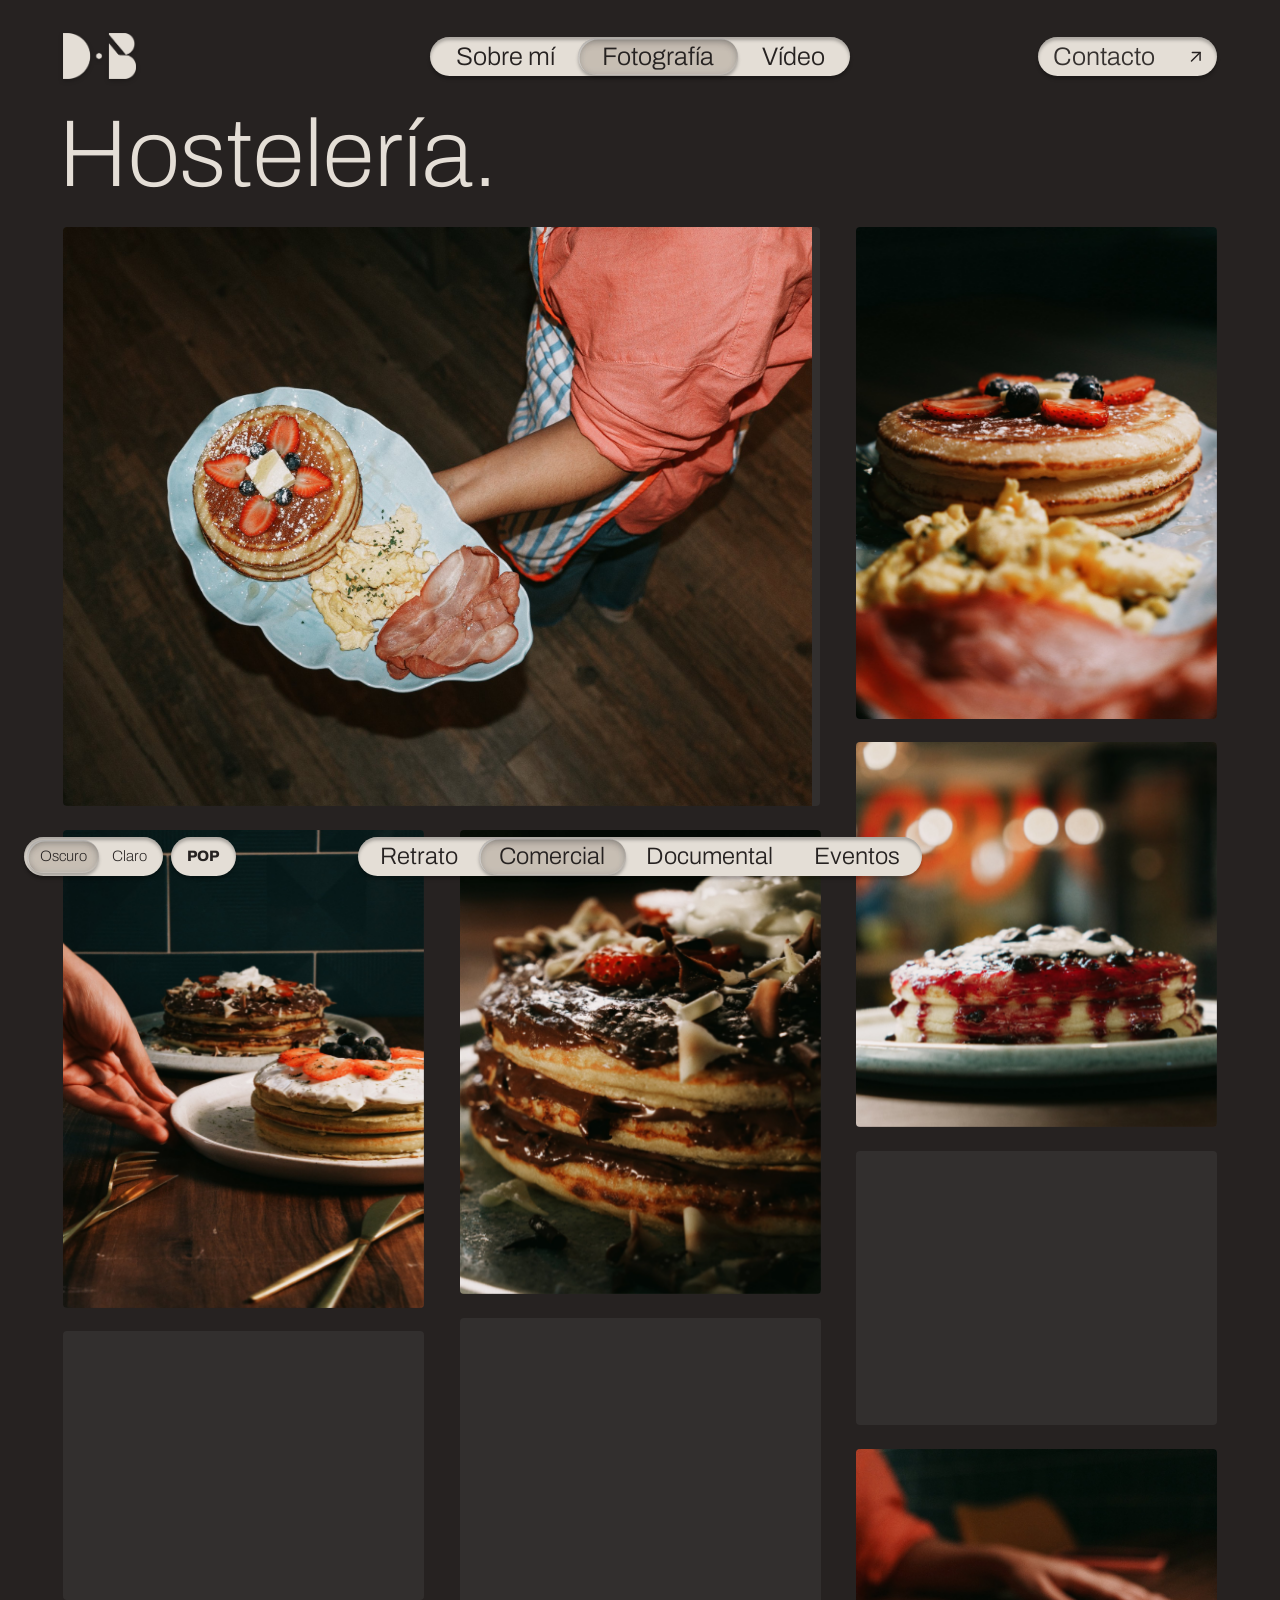
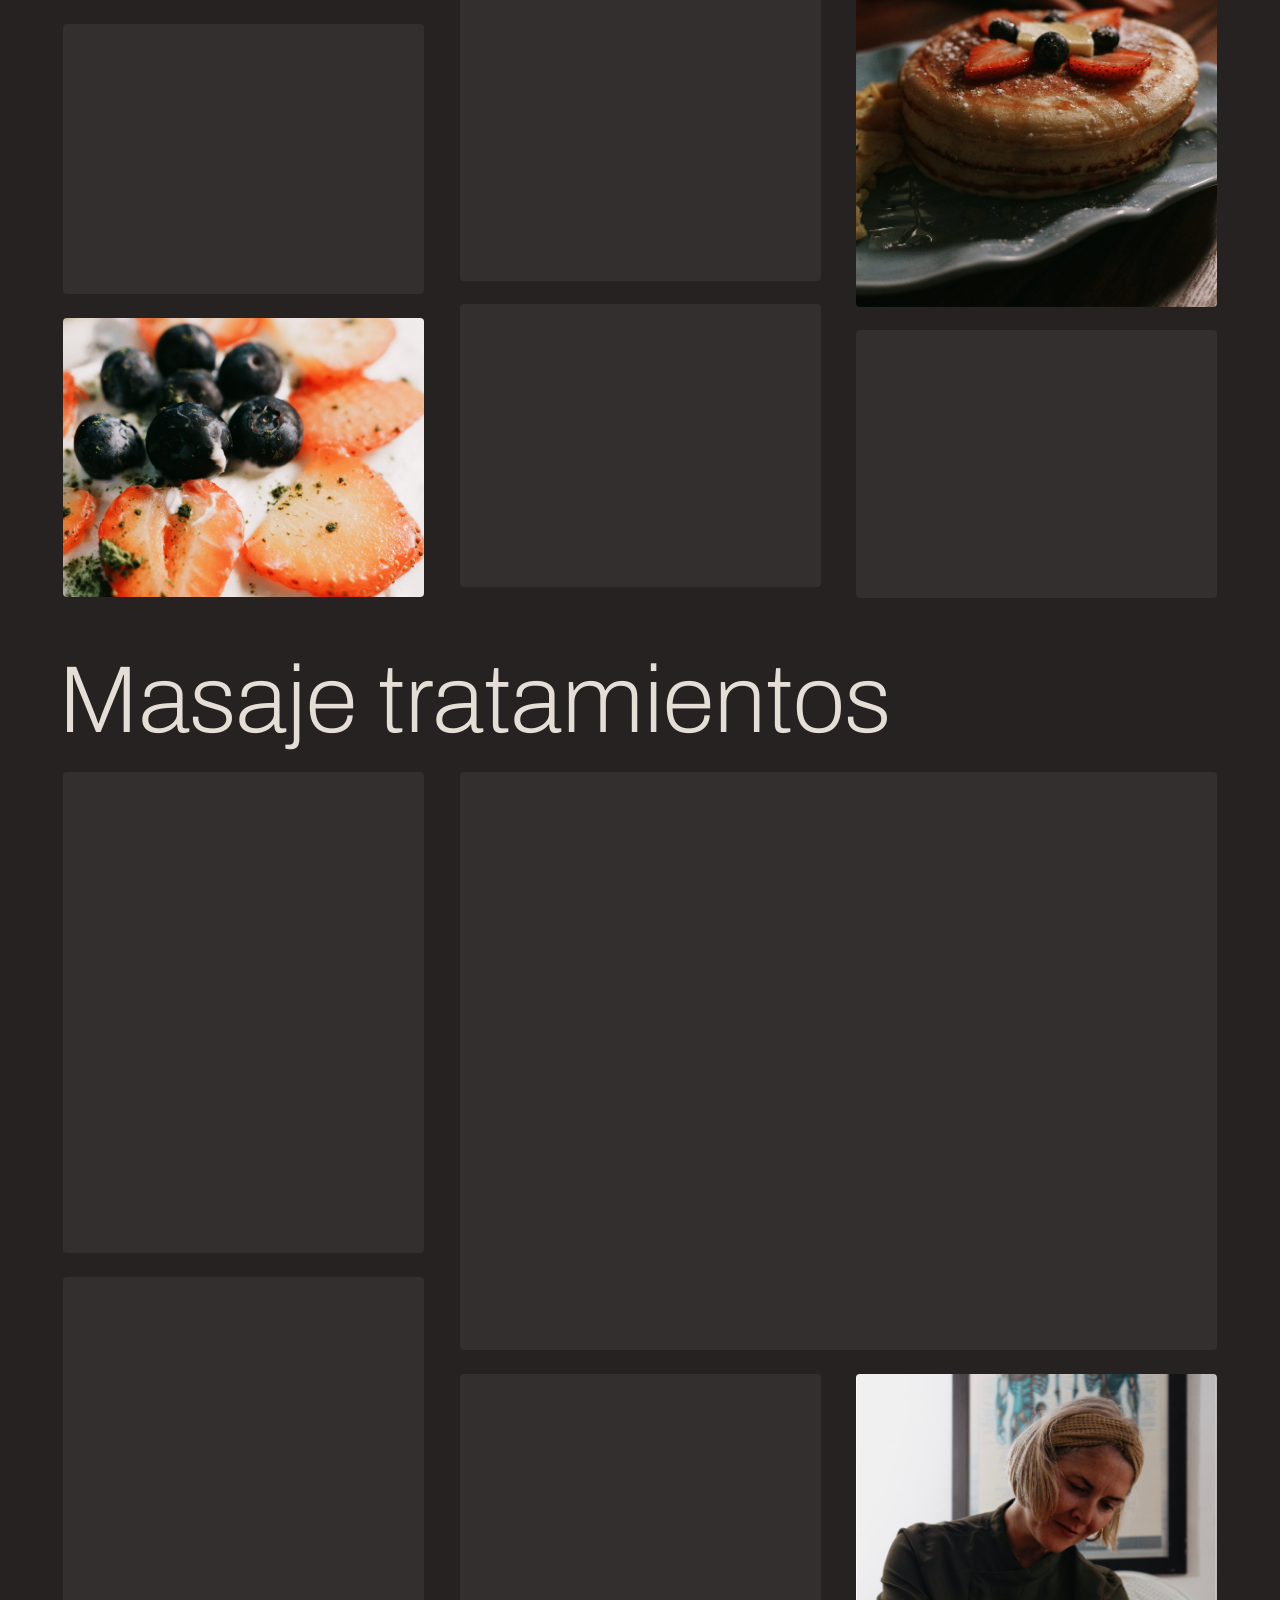
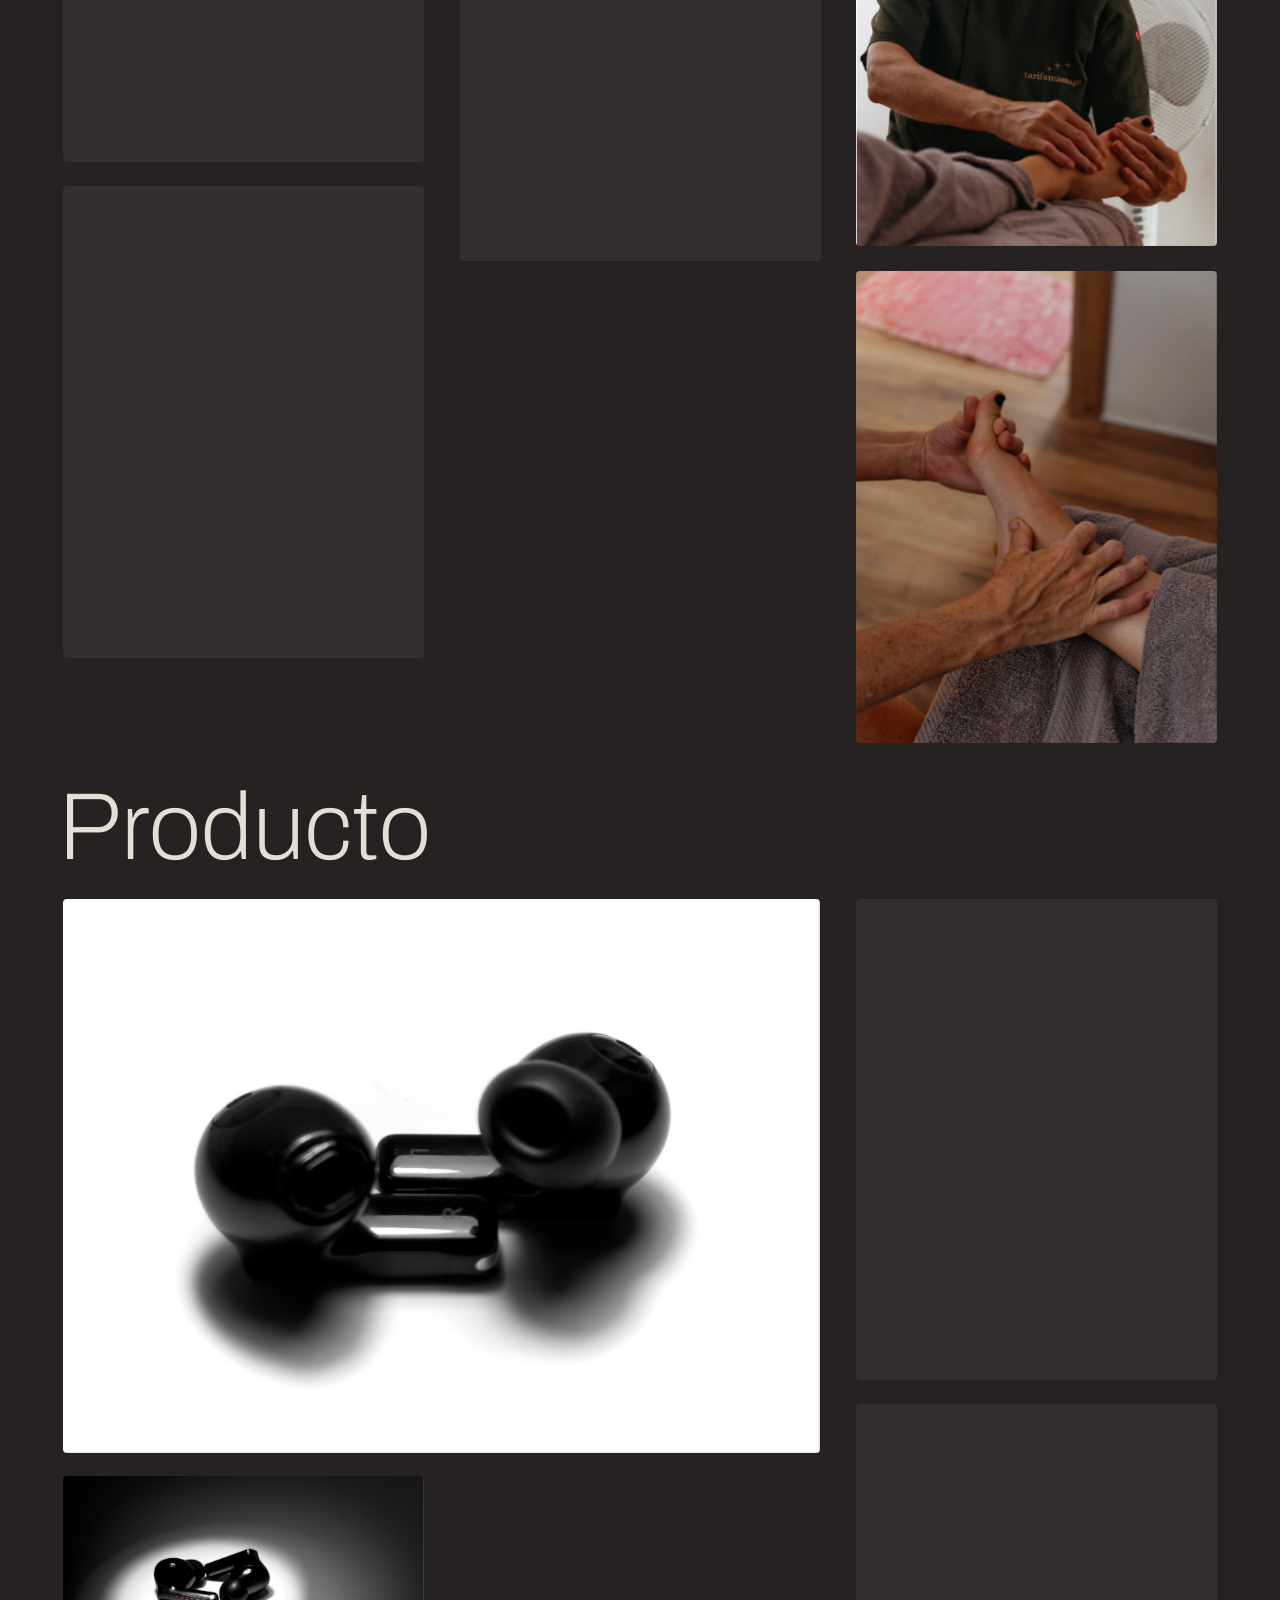
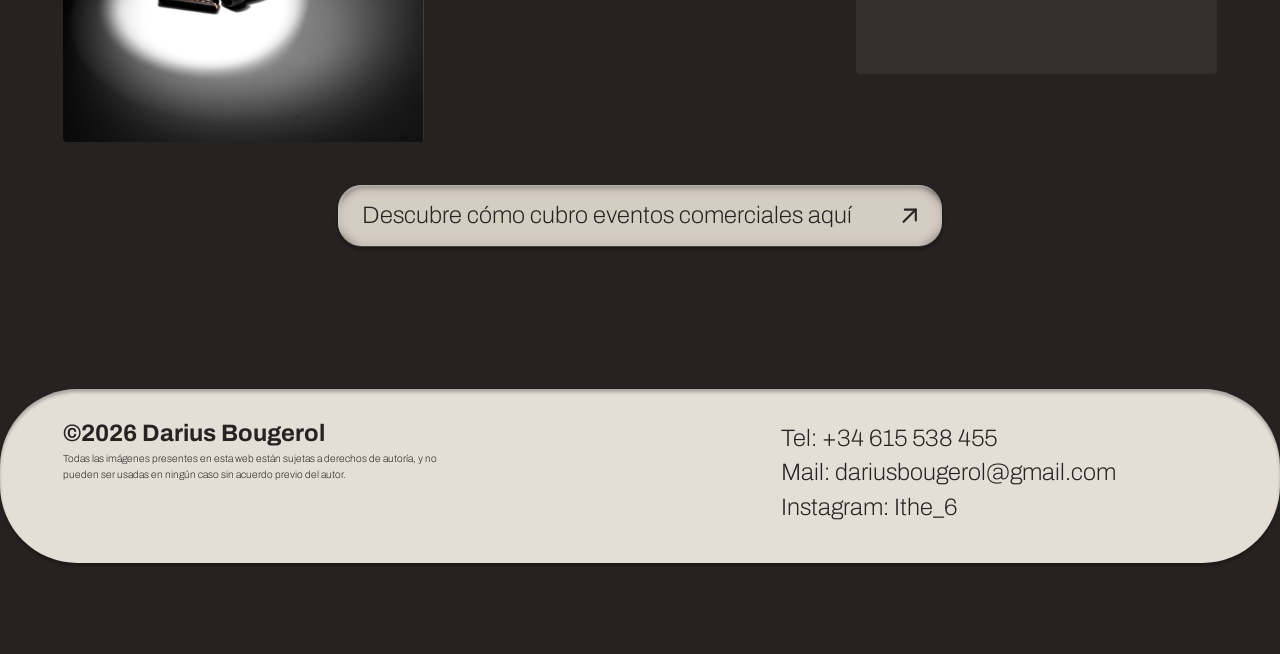
==== commit 0619d14a: "Web corregida: cursor, intro sobria, escala de escritorio, menú centrado, menú de fotografía inferio" ====
--- a/comercial.html
+++ b/comercial.html
@@ -19,73 +19,66 @@
 <body class="pg-comercial">
 <div class="bgs" aria-hidden="true"><i class="bg-o"></i><i class="bg-c"></i><i class="bg-p"></i></div>
 <header class="hdr" id="hdr"><div class="cv">
-<a class="logo" href="sobre-mi.html" aria-label="Darius Bougerol · Sobre mí"><img class="lg-cream" src="assets/img/fc7e46a07f02.png" alt="D·B" width="643" height="406"><img class="lg-dark" src="assets/img/b65746082939.png" alt="" width="642" height="409"></a>
+<a class="logo" href="index.html" aria-label="Darius Bougerol · Inicio"><img class="lg-cream" src="assets/img/fc7e46a07f02.png" alt="D·B" width="643" height="406"><img class="lg-dark" src="assets/img/b65746082939.png" alt="" width="642" height="409"></a>
 <nav class="nav pill" id="nav" aria-label="Principal"><i class="hl"></i><a href="sobre-mi.html" data-k="sobre">Sobre mí</a><a href="retrato.html" data-k="foto" aria-current="page">Fotografía</a><a href="video.html" data-k="video">Vídeo</a></nav>
 <a class="contact pill" href="contacto.html" data-k="contacto"><i class="hl"></i><span class="lbl">Contacto</span><span class="arrow"><svg viewBox="0 0 24 24" aria-hidden="true"><path d="M7 17 17 7"/><path d="M8 7h9v9"/></svg></span></a>
 </div></header>
 <div class="topfade" aria-hidden="true"></div>
 <main class="pg">
-<div class="blk filters-wrap"><div class="filters"><div class="pill" id="filters"><i class="hl"></i><a href="retrato.html" data-k="retrato">Retrato</a><a href="comercial.html" data-k="comercial" aria-current="page">Comercial</a><a href="documental.html" data-k="documental">Documental</a><a href="eventos.html" data-k="eventos">Eventos</a></div></div></div>
 <section class="blk sec" data-sec="hosteleria">
-<h2 class="hd sp rv" id="hosteleria" style="--mt:1.29">Hostelería.</h2>
-<div class="sp hero-wrap" style="--mt:0.6">
-<a class="ph hero" href="assets/img/62aefd93a39b.jpg" data-set="hosteleria" data-i="0" data-y="0" data-c="0" data-w="1455" data-h="1113" aria-label="Hostelería" style="--ar:1.30728;--rad:0.05rem"><span class="pf rvp"><img src="assets/img/62aefd93a39b.jpg" alt="Hostelería" width="1455" height="1113" loading="lazy" decoding="async" style="inset:auto;width:101.993%;height:100.000%;left:-0.997%;top:-0.000%;object-fit:fill"></span></a>
-</div>
-<div class="sp" style="--mt:0.54"><div class="gal" style="--cg:0.45;--rg:0.3">
+<h2 class="hd top sp rv" id="hosteleria" style="--mt:1.67">Hostelería.</h2>
+<div class="sp" style="--mt:0.6"><div class="gal has-hero" style="--cg:0.45;--rg:0.3">
+<a class="ph hero" href="assets/img/62aefd93a39b.jpg" data-set="hosteleria" data-i="0" data-y="0" data-c="0" data-w="1455" data-h="1113" aria-label="Hostelería" style="--ar:1.30728;--rad:0.05rem"><span class="pf rvp"><img src="assets/img/62aefd93a39b.jpg" alt="Hostelería" width="1455" height="1113" decoding="async" style="inset:auto;width:101.993%;height:100.000%;left:-0.997%;top:-0.000%;object-fit:fill"></span></a>
 <div class="col" data-col="0">
 <a class="ph" href="assets/img/0704a65a934b.jpg" data-set="hosteleria" data-i="1" data-y="0" data-c="0" data-w="458" data-h="607" aria-label="Hostelería" style="--ar:0.75502;--rad:0.05rem"><span class="pf rvp"><img src="assets/img/0704a65a934b.jpg" alt="Hostelería" width="458" height="607" loading="lazy" decoding="async"></span></a>
-<a class="ph" href="assets/img/d362cde52022.jpg" data-set="hosteleria" data-i="2" data-y="637" data-c="0" data-w="458" data-h="348" aria-label="Hostelería" style="--ar:1.31695;--rad:0.05rem"><span class="pf rvp"><img src="assets/img/d362cde52022.jpg" alt="Hostelería" width="458" height="348" loading="lazy" decoding="async"></span></a>
-<a class="ph" href="assets/img/10d1d9845da7.jpg" data-set="hosteleria" data-i="3" data-y="1015" data-c="0" data-w="458" data-h="582" aria-label="Hostelería" style="--ar:0.78746;--rad:0.05rem"><span class="pf rvp"><img src="assets/img/10d1d9845da7.jpg" alt="Hostelería" width="458" height="582" loading="lazy" decoding="async"></span></a>
-<a class="ph" href="assets/img/d8d599eb0a9d.jpg" data-set="hosteleria" data-i="4" data-y="1627" data-c="0" data-w="458" data-h="360" aria-label="Hostelería" style="--ar:1.27306;--rad:0.05rem"><span class="pf rvp"><img src="assets/img/d8d599eb0a9d.jpg" alt="Hostelería" width="458" height="360" loading="lazy" decoding="async"></span></a>
+<a class="ph" href="assets/img/5f448420e702.jpg" data-set="hosteleria" data-i="2" data-y="633" data-c="0" data-w="458" data-h="342" aria-label="Hostelería" style="--ar:1.34006;--rad:0.05rem"><span class="pf rvp"><img src="assets/img/5f448420e702.jpg" alt="Hostelería" width="458" height="342" loading="lazy" decoding="async"></span></a>
+<a class="ph" href="assets/img/501487e8bc9a.jpg" data-set="hosteleria" data-i="3" data-y="1003" data-c="0" data-w="458" data-h="343" aria-label="Hostelería" style="--ar:1.33615;--rad:0.05rem"><span class="pf rvp"><img src="assets/img/501487e8bc9a.jpg" alt="Hostelería" width="458" height="343" loading="lazy" decoding="async"></span></a>
+<a class="ph" href="assets/img/7a9d9c72ee0b.jpg" data-set="hosteleria" data-i="4" data-y="1374" data-c="0" data-w="458" data-h="355" aria-label="Hostelería" style="--ar:1.29099;--rad:0.05rem"><span class="pf rvp"><img src="assets/img/7a9d9c72ee0b.jpg" alt="Hostelería" width="458" height="355" loading="lazy" decoding="async"></span></a>
 </div>
 <div class="col" data-col="1">
-<a class="ph" href="assets/img/5f448420e702.jpg" data-set="hosteleria" data-i="5" data-y="0" data-c="1" data-w="458" data-h="342" aria-label="Hostelería" style="--ar:1.34006;--rad:0.05rem"><span class="pf rvp"><img src="assets/img/5f448420e702.jpg" alt="Hostelería" width="458" height="342" loading="lazy" decoding="async"></span></a>
-<a class="ph" href="assets/img/1246276c01ce.jpg" data-set="hosteleria" data-i="6" data-y="372" data-c="1" data-w="455" data-h="486" aria-label="Hostelería" style="--ar:0.93621;--rad:0.05rem"><span class="pf rvp"><img src="assets/img/1246276c01ce.jpg" alt="Hostelería" width="455" height="486" loading="lazy" decoding="async"></span></a>
-<a class="ph" href="assets/img/7a9d9c72ee0b.jpg" data-set="hosteleria" data-i="7" data-y="888" data-c="1" data-w="458" data-h="355" aria-label="Hostelería" style="--ar:1.29099;--rad:0.05rem"><span class="pf rvp"><img src="assets/img/7a9d9c72ee0b.jpg" alt="Hostelería" width="458" height="355" loading="lazy" decoding="async"></span></a>
-<a class="ph" href="assets/img/81de8dd57a4e.jpg" data-set="hosteleria" data-i="8" data-y="1273" data-c="1" data-w="458" data-h="715" aria-label="Hostelería" style="--ar:0.64098;--rad:0.05rem"><span class="pf rvp"><img src="assets/img/81de8dd57a4e.jpg" alt="Hostelería" width="458" height="715" loading="lazy" decoding="async"></span></a>
+<a class="ph" href="assets/img/570bdacbf27c.jpg" data-set="hosteleria" data-i="5" data-y="0" data-c="1" data-w="458" data-h="590" aria-label="Hostelería" style="--ar:0.77678;--rad:0.05rem"><span class="pf rvp"><img src="assets/img/570bdacbf27c.jpg" alt="Hostelería" width="458" height="590" loading="lazy" decoding="async"></span></a>
+<a class="ph" href="assets/img/81de8dd57a4e.jpg" data-set="hosteleria" data-i="6" data-y="616" data-c="1" data-w="458" data-h="715" aria-label="Hostelería" style="--ar:0.64098;--rad:0.05rem"><span class="pf rvp"><img src="assets/img/81de8dd57a4e.jpg" alt="Hostelería" width="458" height="715" loading="lazy" decoding="async"></span></a>
+<a class="ph" href="assets/img/d8d599eb0a9d.jpg" data-set="hosteleria" data-i="7" data-y="1357" data-c="1" data-w="458" data-h="360" aria-label="Hostelería" style="--ar:1.27306;--rad:0.05rem"><span class="pf rvp"><img src="assets/img/d8d599eb0a9d.jpg" alt="Hostelería" width="458" height="360" loading="lazy" decoding="async"></span></a>
 </div>
 <div class="col" data-col="2">
-<a class="ph" href="assets/img/b5721d32cfca.jpg" data-set="hosteleria" data-i="9" data-y="0" data-c="2" data-w="458" data-h="625" aria-label="Hostelería" style="--ar:0.73328;--rad:0.05rem"><span class="pf rvp"><img src="assets/img/b5721d32cfca.jpg" alt="Hostelería" width="458" height="625" loading="lazy" decoding="async"></span></a>
-<a class="ph" href="assets/img/501487e8bc9a.jpg" data-set="hosteleria" data-i="10" data-y="655" data-c="2" data-w="458" data-h="343" aria-label="Hostelería" style="--ar:1.33615;--rad:0.05rem"><span class="pf rvp"><img src="assets/img/501487e8bc9a.jpg" alt="Hostelería" width="458" height="343" loading="lazy" decoding="async"></span></a>
-<a class="ph" href="assets/img/570bdacbf27c.jpg" data-set="hosteleria" data-i="11" data-y="1028" data-c="2" data-w="458" data-h="590" aria-label="Hostelería" style="--ar:0.77678;--rad:0.05rem"><span class="pf rvp"><img src="assets/img/570bdacbf27c.jpg" alt="Hostelería" width="458" height="590" loading="lazy" decoding="async"></span></a>
-<a class="ph" href="assets/img/3fee5e3ccca0.jpg" data-set="hosteleria" data-i="12" data-y="1648" data-c="2" data-w="458" data-h="340" aria-label="Hostelería" style="--ar:1.34794;--rad:0.05rem"><span class="pf rvp"><img src="assets/img/3fee5e3ccca0.jpg" alt="Hostelería" width="458" height="340" loading="lazy" decoding="async"></span></a>
+<a class="ph" href="assets/img/b5721d32cfca.jpg" data-set="hosteleria" data-i="8" data-y="0" data-c="2" data-w="458" data-h="625" aria-label="Hostelería" style="--ar:0.73328;--rad:0.05rem"><span class="pf rvp"><img src="assets/img/b5721d32cfca.jpg" alt="Hostelería" width="458" height="625" loading="lazy" decoding="async"></span></a>
+<a class="ph" href="assets/img/1246276c01ce.jpg" data-set="hosteleria" data-i="9" data-y="651" data-c="2" data-w="455" data-h="486" aria-label="Hostelería" style="--ar:0.93621;--rad:0.05rem"><span class="pf rvp"><img src="assets/img/1246276c01ce.jpg" alt="Hostelería" width="455" height="486" loading="lazy" decoding="async"></span></a>
+<a class="ph" href="assets/img/d362cde52022.jpg" data-set="hosteleria" data-i="10" data-y="1167" data-c="2" data-w="458" data-h="348" aria-label="Hostelería" style="--ar:1.31695;--rad:0.05rem"><span class="pf rvp"><img src="assets/img/d362cde52022.jpg" alt="Hostelería" width="458" height="348" loading="lazy" decoding="async"></span></a>
+<a class="ph" href="assets/img/10d1d9845da7.jpg" data-set="hosteleria" data-i="11" data-y="1543" data-c="2" data-w="458" data-h="582" aria-label="Hostelería" style="--ar:0.78746;--rad:0.05rem"><span class="pf rvp"><img src="assets/img/10d1d9845da7.jpg" alt="Hostelería" width="458" height="582" loading="lazy" decoding="async"></span></a>
+<a class="ph" href="assets/img/3fee5e3ccca0.jpg" data-set="hosteleria" data-i="12" data-y="2151" data-c="2" data-w="458" data-h="340" aria-label="Hostelería" style="--ar:1.34794;--rad:0.05rem"><span class="pf rvp"><img src="assets/img/3fee5e3ccca0.jpg" alt="Hostelería" width="458" height="340" loading="lazy" decoding="async"></span></a>
 </div>
 </div></div>
 </section>
 <section class="blk sec" data-sec="masaje">
 <h2 class="hd sp rv" id="masaje" style="--mt:1.01">Masaje tratamientos</h2>
-<div class="sp hero-wrap" style="--mt:0.6">
+<div class="sp" style="--mt:0.6"><div class="gal has-hero flip" style="--cg:0.45;--rg:0.3">
 <a class="ph hero" href="assets/img/3b3b6a9ee315.jpg" data-set="masaje" data-i="0" data-y="0" data-c="0" data-w="1454" data-h="1111" aria-label="Masaje tratamientos" style="--ar:1.30873;--rad:0.05rem"><span class="pf rvp"><img src="assets/img/3b3b6a9ee315.jpg" alt="Masaje tratamientos" width="1454" height="1111" loading="lazy" decoding="async"></span></a>
-</div>
-<div class="sp" style="--mt:0.54"><div class="gal" style="--cg:0.45;--rg:0.3">
 <div class="col" data-col="0">
 <a class="ph" href="assets/img/ffd5b75f0a09.jpg" data-set="masaje" data-i="1" data-y="0" data-c="0" data-w="455" data-h="607" aria-label="Masaje tratamientos" style="--ar:0.74959;--rad:0.05rem"><span class="pf rvp"><img src="assets/img/ffd5b75f0a09.jpg" alt="Masaje tratamientos" width="455" height="607" loading="lazy" decoding="async"></span></a>
-<a class="ph" href="assets/img/deb7c03bf7bf.jpg" data-set="masaje" data-i="2" data-y="637" data-c="0" data-w="455" data-h="596" aria-label="Masaje tratamientos" style="--ar:0.76342;--rad:0.05rem"><span class="pf rvp"><img src="assets/img/deb7c03bf7bf.jpg" alt="Masaje tratamientos" width="455" height="596" loading="lazy" decoding="async"></span></a>
+<a class="ph" href="assets/img/1a9adb470203.jpg" data-set="masaje" data-i="2" data-y="637" data-c="0" data-w="455" data-h="612" aria-label="Masaje tratamientos" style="--ar:0.74346;--rad:0.05rem"><span class="pf rvp"><img src="assets/img/1a9adb470203.jpg" alt="Masaje tratamientos" width="455" height="612" loading="lazy" decoding="async"></span></a>
+<a class="ph" href="assets/img/deb7c03bf7bf.jpg" data-set="masaje" data-i="3" data-y="1280" data-c="0" data-w="455" data-h="596" aria-label="Masaje tratamientos" style="--ar:0.76342;--rad:0.05rem"><span class="pf rvp"><img src="assets/img/deb7c03bf7bf.jpg" alt="Masaje tratamientos" width="455" height="596" loading="lazy" decoding="async"></span></a>
 </div>
 <div class="col" data-col="1">
-<a class="ph" href="assets/img/eaa07c1930d4.jpg" data-set="masaje" data-i="3" data-y="0" data-c="1" data-w="455" data-h="596" aria-label="Masaje tratamientos" style="--ar:0.76342;--rad:0.05rem"><span class="pf rvp"><img src="assets/img/eaa07c1930d4.jpg" alt="Masaje tratamientos" width="455" height="596" loading="lazy" decoding="async"></span></a>
-<a class="ph" href="assets/img/c0e5834fb1a6.jpg" data-set="masaje" data-i="4" data-y="626" data-c="1" data-w="455" data-h="614" aria-label="Masaje tratamientos" style="--ar:0.74104;--rad:0.05rem"><span class="pf rvp"><img src="assets/img/c0e5834fb1a6.jpg" alt="Masaje tratamientos" width="455" height="614" loading="lazy" decoding="async"></span></a>
+<a class="ph" href="assets/img/c0e5834fb1a6.jpg" data-set="masaje" data-i="4" data-y="0" data-c="1" data-w="455" data-h="614" aria-label="Masaje tratamientos" style="--ar:0.74104;--rad:0.05rem"><span class="pf rvp"><img src="assets/img/c0e5834fb1a6.jpg" alt="Masaje tratamientos" width="455" height="614" loading="lazy" decoding="async"></span></a>
 </div>
 <div class="col" data-col="2">
-<a class="ph" href="assets/img/453deda926b0.jpg" data-set="masaje" data-i="5" data-y="0" data-c="2" data-w="455" data-h="596" aria-label="Masaje tratamientos" style="--ar:0.76342;--rad:0.05rem"><span class="pf rvp"><img src="assets/img/453deda926b0.jpg" alt="Masaje tratamientos" width="455" height="596" loading="lazy" decoding="async"></span></a>
-<a class="ph" href="assets/img/1a9adb470203.jpg" data-set="masaje" data-i="6" data-y="626" data-c="2" data-w="455" data-h="612" aria-label="Masaje tratamientos" style="--ar:0.74346;--rad:0.05rem"><span class="pf rvp"><img src="assets/img/1a9adb470203.jpg" alt="Masaje tratamientos" width="455" height="612" loading="lazy" decoding="async"></span></a>
+<a class="ph" href="assets/img/eaa07c1930d4.jpg" data-set="masaje" data-i="5" data-y="0" data-c="2" data-w="455" data-h="596" aria-label="Masaje tratamientos" style="--ar:0.76342;--rad:0.05rem"><span class="pf rvp"><img src="assets/img/eaa07c1930d4.jpg" alt="Masaje tratamientos" width="455" height="596" loading="lazy" decoding="async"></span></a>
+<a class="ph" href="assets/img/453deda926b0.jpg" data-set="masaje" data-i="6" data-y="626" data-c="2" data-w="455" data-h="596" aria-label="Masaje tratamientos" style="--ar:0.76342;--rad:0.05rem"><span class="pf rvp"><img src="assets/img/453deda926b0.jpg" alt="Masaje tratamientos" width="455" height="596" loading="lazy" decoding="async"></span></a>
 </div>
 </div></div>
 </section>
 <section class="blk sec" data-sec="producto">
 <h2 class="hd sp rv" id="producto" style="--mt:0.78">Producto</h2>
-<div class="sp hero-wrap" style="--mt:0.6">
+<div class="sp" style="--mt:0.6"><div class="gal has-hero" style="--cg:0.45;--rg:0.3">
 <a class="ph hero" href="assets/img/ce0f8c4a9c2c.jpg" data-set="producto" data-i="0" data-y="0" data-c="0" data-w="1455" data-h="1064" aria-label="Producto" style="--ar:1.36748;--rad:0.05rem"><span class="pf rvp"><img src="assets/img/ce0f8c4a9c2c.jpg" alt="Producto" width="1455" height="1064" loading="lazy" decoding="async"></span></a>
-</div>
-<div class="sp" style="--mt:0.54"><div class="gal" style="--cg:0.45;--rg:0.3">
 <div class="col" data-col="0">
 <a class="ph" href="assets/img/bf5cfc748941.jpg" data-set="producto" data-i="1" data-y="0" data-c="0" data-w="455" data-h="336" aria-label="Producto" style="--ar:1.35417;--rad:0.05rem"><span class="pf rvp"><img src="assets/img/bf5cfc748941.jpg" alt="Producto" width="455" height="336" loading="lazy" decoding="async" style="inset:auto;width:100.085%;height:101.786%;left:-0.043%;top:-0.000%;object-fit:fill"></span></a>
 </div>
 <div class="col" data-col="1">
-<a class="ph" href="assets/img/6fccf4800c8c.jpg" data-set="producto" data-i="2" data-y="0" data-c="1" data-w="455" data-h="607" aria-label="Producto" style="--ar:0.74959;--rad:0.05rem"><span class="pf rvp"><img src="assets/img/6fccf4800c8c.jpg" alt="Producto" width="455" height="607" loading="lazy" decoding="async"></span></a>
 </div>
 <div class="col" data-col="2">
-<a class="ph" href="assets/img/73fe22f1314a.jpg" data-set="producto" data-i="3" data-y="0" data-c="2" data-w="455" data-h="341" aria-label="Producto" style="--ar:1.33431;--rad:0.05rem"><span class="pf rvp"><img src="assets/img/73fe22f1314a.jpg" alt="Producto" width="455" height="341" loading="lazy" decoding="async"></span></a>
+<a class="ph" href="assets/img/6fccf4800c8c.jpg" data-set="producto" data-i="2" data-y="0" data-c="2" data-w="455" data-h="607" aria-label="Producto" style="--ar:0.74959;--rad:0.05rem"><span class="pf rvp"><img src="assets/img/6fccf4800c8c.jpg" alt="Producto" width="455" height="607" loading="lazy" decoding="async"></span></a>
+<a class="ph" href="assets/img/73fe22f1314a.jpg" data-set="producto" data-i="3" data-y="637" data-c="2" data-w="455" data-h="341" aria-label="Producto" style="--ar:1.33431;--rad:0.05rem"><span class="pf rvp"><img src="assets/img/73fe22f1314a.jpg" alt="Producto" width="455" height="341" loading="lazy" decoding="async"></span></a>
 </div>
 </div></div>
 </section>
@@ -104,6 +97,7 @@
 <div class="pill a"><i class="hl"></i><button type="button" data-t="oscuro">Oscuro</button><button type="button" data-t="claro">Claro</button></div>
 <div class="pill b"><i class="hl"></i><button type="button" data-t="pop">POP</button></div>
 </div>
+<nav class="fbar pill" id="filters" aria-label="Fotografía"><i class="hl"></i><a href="retrato.html" data-k="retrato">Retrato</a><a href="comercial.html" data-k="comercial" aria-current="page">Comercial</a><a href="documental.html" data-k="documental">Documental</a><a href="eventos.html" data-k="eventos">Eventos</a></nav>
 <nav class="mnav pill" id="mnav" aria-label="Navegación"><i class="hl"></i><a href="sobre-mi.html" data-k="sobre">Sobre mí</a><a href="retrato.html" data-k="foto" aria-current="page">Fotografía</a><a href="video.html" data-k="video">Vídeo</a><a href="contacto.html" data-k="contacto">Contacto</a></nav>
 <div class="stack" id="stack" aria-hidden="true" role="dialog" aria-label="Galería">
 <div class="veil"></div><div class="stage" id="stage"></div>
@@ -112,7 +106,7 @@
 <div class="ctl hint">Desliza · rueda · flechas</div>
 </div>
 <div class="curtain" aria-hidden="true"></div>
-<div class="cur" aria-hidden="true"><i class="ring"></i><i class="dot"></i></div>
+<div class="cur" aria-hidden="true"><svg viewBox="0 0 22 31"><path d="M2 2v24.6l6-5.7 4.2 9.6 4-1.8-4.1-9.3H20.2z"/></svg></div>
 <script src="js/engine.js" defer></script>
 <script src="js/app.js" defer></script>
 <script src="js/gallery.js" defer></script>
--- a/css/main.css
+++ b/css/main.css
@@ -49,7 +49,7 @@
 html[data-theme="pop"][data-page="eventos"] { --popc: #eaa800; }
 html[data-theme="pop"][data-page="sobre"] { --popc: #2717b3; }
 html[data-theme="pop"][data-page="video"] { --popc: #aa0e11; }
-html[data-theme="pop"][data-page="contacto"] { --popc: #115300; }
+html[data-theme="pop"][data-page="contacto"] { --popc: #2717b3; }
 html[data-theme="pop"][data-page="home"] { --popc: #2717b3; }
 
 @media (max-width: 899px) {
@@ -148,36 +148,38 @@
   transition: transform 0.8s var(--ease), opacity 0.6s ease;
 }
 .hdr.is-hidden { transform: translateY(-130%); }
-.hdr .cv { height: 1.9rem; }
+.hdr .cv { height: 1.4rem; }
 .hdr a, .hdr nav { pointer-events: auto; }
 
-.logo { position: absolute; left: 0.8rem; top: 0.99rem; width: 1.33rem; display: block; }
-.logo img { width: 100%; height: auto; aspect-ratio: 643 / 406; filter: drop-shadow(0 0.04rem 0.04rem rgba(0, 0, 0, 0.25)); transition: transform 0.8s var(--ease); }
+.logo { position: absolute; left: 0.8rem; top: 0.42rem; width: 0.92rem; display: block; }
+.logo img { width: 100%; height: auto; aspect-ratio: 643 / 406; filter: drop-shadow(0 0.03rem 0.03rem rgba(0, 0, 0, 0.25)); transition: transform 0.8s var(--ease); }
 .logo:hover img { transform: scale(1.05) rotate(-2deg); }
 .lg-dark { display: none !important; }
 html[data-theme="claro"] .lg-cream { display: none !important; }
 html[data-theme="claro"] .lg-dark { display: block !important; }
 
-.nav { position: absolute; left: 2.73rem; top: 1.035rem; height: 0.75rem; display: flex; padding: 0 0.03rem; }
+.nav { position: absolute; left: 0; right: 0; width: max-content; margin-inline: auto; top: 0.465rem; height: 0.5rem; display: flex; padding: 0 0.02rem; }
 .nav a, .contact .lbl {
-  position: relative; z-index: 1; display: block; height: 0.75rem;
-  font-weight: 300; font-size: 0.5rem; line-height: 0.75rem; white-space: nowrap;
-}
-.nav a { padding: 0 0.475rem; transition: opacity 0.3s ease; }
-.nav .hl, .contact .hl { top: 0.03rem; height: 0.69rem; }
-
-.contact { position: absolute; left: 12.2rem; top: 1.035rem; width: 3.16rem; height: 0.75rem; display: flex; align-items: center; justify-content: space-between; padding-left: 0.2rem; }
+  position: relative; z-index: 1; display: block; height: 0.5rem;
+  font-weight: 300; font-size: 0.32rem; line-height: 0.5rem; white-space: nowrap;
+}
+.nav a { padding: 0 0.3rem; transition: opacity 0.3s ease; }
+.nav .hl, .contact .hl { top: 0.02rem; height: 0.46rem; }
+
+.contact { position: absolute; right: 0.8rem; top: 0.465rem; width: 2.25rem; height: 0.5rem; display: flex; align-items: center; justify-content: space-between; padding-left: 0.18rem; }
 .contact .lbl { opacity: 0.92; }
-.contact .hl { left: 0.03rem; width: 3.1rem; }
-.contact .arrow { position: relative; z-index: 1; width: 0.75rem; height: 0.75rem; margin-right: 0.01rem; transition: transform 0.7s var(--ease); }
-.contact:hover .arrow { transform: translate(0.05rem, -0.05rem); }
+.contact .hl { left: 0.02rem; width: calc(100% - 0.04rem); }
+.contact .arrow { position: relative; z-index: 1; width: 0.5rem; height: 0.5rem; margin-right: 0.01rem; transition: transform 0.7s var(--ease); }
+.contact:hover .arrow { transform: translate(0.04rem, -0.04rem); }
 .arrow svg { width: 100%; height: 100%; fill: none; stroke: var(--pill-ink); stroke-width: 1.7; stroke-linecap: round; stroke-linejoin: round; padding: 0.19rem; }
-
-.hdr .icons { position: absolute; left: 12.02rem; top: 0.9rem; display: flex; gap: 0.19rem; }
-.icons a, .icons-m a { position: relative; width: 0.97rem; height: 0.97rem; border-radius: 0.3rem; display: grid; place-items: center; transition: transform 0.8s var(--ease); }
-.icons a img, .icons-m a img { position: relative; z-index: 1; width: 0.88rem; height: 0.88rem; object-fit: contain; }
+.contact .arrow svg { padding: 0.12rem; }
+
+/* Redes: iconos de línea monocromos (usan el color de la píldora) */
+.hdr .icons { position: absolute; right: 0.8rem; top: 0.42rem; display: flex; gap: 0.12rem; }
+.icons a, .icons-m a { position: relative; width: 0.58rem; height: 0.58rem; border-radius: 0.3rem; display: grid; place-items: center; transition: transform 0.8s var(--ease); }
+.icons a svg, .icons-m a svg { position: relative; z-index: 1; width: 0.3rem; height: 0.3rem; fill: none; stroke: currentColor; stroke-width: 1.5; stroke-linecap: round; stroke-linejoin: round; }
 .icons a .hl { inset: 0; }
-.icons a:hover { transform: translateY(-0.08rem) rotate(-5deg) scale(1.07); }
+.icons a:hover { transform: translateY(-0.05rem) rotate(-5deg) scale(1.07); }
 .icons-m { display: none; }
 
 /* --------------------------------------------------------------------------
@@ -189,12 +191,11 @@
 .sec.inset { --gx: var(--inset, 1.15rem); }
 .sp { margin-top: calc(var(--mt, 0) * 1rem * var(--ms)); }
 
-.filters-wrap { margin-top: 2.01rem; height: 0.78rem; }
-.filters { height: 0.78rem; }
-.filters-wrap > .filters { margin-left: 0.8rem; width: auto; }
-.filters .pill { display: inline-flex; height: 0.78rem; padding: 0 0.11rem; align-items: stretch; }
-.filters a { position: relative; z-index: 1; display: flex; align-items: center; padding: 0 0.21rem; font-weight: 200; font-size: 0.4rem; line-height: 1; white-space: nowrap; }
-.filters .hl { top: 0.04rem; height: 0.7rem; }
+/* Menú de fotografía (Retrato · Comercial · Documental · Eventos): barra fija inferior, gemela del menú superior */
+.fbar { position: fixed; left: 0; right: 0; bottom: 0.3rem; width: max-content; margin-inline: auto; z-index: 70; height: 0.5rem; display: flex; padding: 0 0.02rem;
+  transition: background-color 0.7s ease, color 0.7s ease; }
+.fbar a { position: relative; z-index: 1; display: block; height: 0.5rem; padding: 0 0.26rem; font-weight: 300; font-size: 0.3rem; line-height: 0.5rem; white-space: nowrap; }
+.fbar .hl { top: 0.02rem; height: 0.46rem; }
 
 .hd {
   font-weight: 200; letter-spacing: 0; color: var(--fg); white-space: nowrap;
@@ -213,6 +214,16 @@
 
 .gal { display: grid; grid-template-columns: repeat(3, minmax(0, 1fr)); column-gap: calc(var(--cg, 0.45) * 1rem); align-items: start; }
 .gal .col { display: flex; flex-direction: column; row-gap: calc(var(--rg, 0.3) * 1rem); min-width: 0; }
+/* foto grande dentro de la rejilla: ocupa 2 de las 3 columnas y la rejilla sigue a su lado */
+.gal.has-hero { row-gap: calc(var(--rg, 0.3) * 1rem); }
+.gal.has-hero > .hero { grid-column: 1 / span 2; grid-row: 1; }
+.gal.has-hero > .col[data-col="0"] { grid-column: 1; grid-row: 2; }
+.gal.has-hero > .col[data-col="1"] { grid-column: 2; grid-row: 2; }
+.gal.has-hero > .col[data-col="2"] { grid-column: 3; grid-row: 1 / span 2; }
+.gal.has-hero.flip > .hero { grid-column: 2 / span 2; }
+.gal.has-hero.flip > .col[data-col="0"] { grid-column: 1; grid-row: 1 / span 2; }
+.gal.has-hero.flip > .col[data-col="1"] { grid-column: 2; grid-row: 2; }
+.gal.has-hero.flip > .col[data-col="2"] { grid-column: 3; grid-row: 2; }
 
 .ph {
   position: relative; display: block; width: 100%; aspect-ratio: var(--ar, 0.75);
@@ -248,6 +259,7 @@
 /* Pie */
 .ftr { position: relative; height: 2.2rem; margin: 1.8rem auto 0; border-radius: 0.98rem; background: var(--pill); color: var(--pill-ink); width: var(--cw);
   box-shadow: 0 0.04rem 0.04rem var(--shadow), inset 0 0.04rem 0.04rem var(--shadow); }
+@media (min-width: 900px) { .pg-retrato .ftr, .pg-comercial .ftr, .pg-documental .ftr, .pg-eventos .ftr { margin-bottom: 1.15rem; } }   /* deja sitio a la barra fija inferior */
 .ftr .copy { position: absolute; left: 0.8rem; top: 0.27rem; font-size: 0.3rem; font-weight: 700; line-height: 0.59rem; white-space: nowrap; }
 .ftr .legal { position: absolute; left: 0.8rem; top: 0.78rem; width: 4.9rem; font-size: 0.13rem; line-height: 0.2rem; font-weight: 200; }
 .ftr .links { position: absolute; left: 9.86rem; top: 0.4rem; font-size: 0.3rem; font-weight: 200; line-height: 0.44rem; }
@@ -269,15 +281,13 @@
 .curtain.on { opacity: 1; pointer-events: auto; }
 html.is-loading .curtain { opacity: 1; transition: none; }
 
-/* Cursor grande */
-.cur { position: fixed; left: 0; top: 0; z-index: 9999; pointer-events: none; display: none; mix-blend-mode: difference; will-change: transform; }
-.cur .ring, .cur .dot { position: absolute; left: 0; top: 0; border-radius: 50%; display: block; }
-.cur .ring { width: 76px; height: 76px; margin: -38px 0 0 -38px; border: 2px solid #fff; transition: width 0.45s var(--ease), height 0.45s var(--ease), margin 0.45s var(--ease), background-color 0.3s; }
-.cur .dot { width: 14px; height: 14px; margin: -7px 0 0 -7px; background: #fff; transition: transform 0.3s var(--ease); }
-.cur.is-link .ring { width: 120px; height: 120px; margin: -60px 0 0 -60px; background: #fff; }
-.cur.is-link .dot { transform: scale(0); }
-.cur.is-photo .ring { width: 108px; height: 108px; margin: -54px 0 0 -54px; }
-.cur.is-down .ring { width: 54px; height: 54px; margin: -27px 0 0 -27px; }
+/* Cursor: flecha triangular clásica, unas 2,5 veces más grande que la del sistema */
+.cur { position: fixed; left: 0; top: 0; z-index: 9999; pointer-events: none; display: none; will-change: transform; --cf: #fff; --cs: #1a1716; }
+html[data-theme="claro"] .cur { --cf: #1a1716; --cs: #fff; }
+.cur svg { display: block; width: 31px; height: 44px; margin: -3px 0 0 -3px; overflow: visible; transform-origin: 3px 3px; filter: drop-shadow(0 3px 4px rgba(0, 0, 0, 0.35)); transition: transform 0.5s var(--ease); }
+.cur path { fill: var(--cf); stroke: var(--cs); stroke-width: 1.6; stroke-linejoin: round; transition: fill 0.3s, stroke 0.3s; }
+.cur.is-link svg, .cur.is-photo svg { transform: scale(1.16) rotate(-8deg); }
+.cur.is-down svg { transform: scale(0.86) rotate(-3deg); transition-duration: 0.15s; }
 .cur.is-hidden { opacity: 0; }
 @media (hover: hover) and (pointer: fine) {
   html.has-cursor, html.has-cursor * { cursor: none !important; }
@@ -336,8 +346,15 @@
    Contacto
    -------------------------------------------------------------------------- */
 .page-contacto { min-height: 100vh; min-height: 100svh; display: flex; flex-direction: column; }
+html[data-page="contacto"] body { min-height: 100vh; min-height: 100svh; }   /* sin holgura de scroll en móvil */
 .page-contacto .ftr { margin-top: auto; }
-.page-contacto .blk { margin-bottom: 0.81rem; }
+.page-contacto .blk { margin-bottom: 0.5rem; }
+/* pie de contacto: pastilla compacta con solo los derechos de autoría, abajo a la derecha (el selector de estilo ocupa la izquierda) */
+.ftr-min { height: auto; display: flex; align-items: center; gap: 0.5rem; width: max-content; max-width: calc(var(--cw) - 1.6rem); padding: 0.26rem 0.55rem 0.26rem 0.6rem; border-radius: 0.55rem; }
+.ftr-min .copy, .ftr-min .legal { position: static; }
+.ftr-min .copy { line-height: 0.59rem; }
+.ftr-min .legal { width: 5.6rem; }
+.page-contacto .ftr-min { align-self: flex-end; margin: auto calc((100% - var(--cw)) / 2 + 0.8rem) 0.3rem auto; }
 .contact-pills { display: flex; flex-direction: column; row-gap: 0.27rem; align-items: flex-start; }
 .contact-pills .pill { display: inline-flex; align-items: center; height: 1.3rem; padding: 0 0.74rem; font-size: 0.6rem; font-weight: 200; line-height: 1; border-radius: 0.45rem; white-space: nowrap; transition: transform 0.9s var(--ease), opacity 1.2s var(--ease), filter 1.2s var(--ease), background-color 0.7s ease, color 0.7s ease; }
 .contact-pills .pill > span { position: relative; z-index: 1; }
@@ -350,8 +367,8 @@
 /* --------------------------------------------------------------------------
    Sobre mí
    -------------------------------------------------------------------------- */
-.about-hero { position: relative; width: var(--cw); height: 13.6rem; margin-inline: auto; }
-.about-hero .slot { position: absolute; left: 0.8rem; top: 2.69rem; width: 14.55rem; height: 10.91rem; }
+.about-hero { position: relative; width: var(--cw); height: 12.41rem; margin-inline: auto; }
+.about-hero .slot { position: absolute; left: 0.8rem; top: 1.5rem; width: 14.55rem; height: 10.91rem; }
 .about-hero .big { position: absolute; left: 0; top: 0; width: 100%; height: 100%; overflow: hidden; border-radius: 0.05rem; z-index: 30; will-change: left, top, width, height; }
 .about-hero .big img { width: 100%; height: 100%; object-fit: cover; will-change: transform; }
 .scrollcue { position: fixed; left: 50%; bottom: 0.45rem; transform: translateX(-50%); z-index: 45; display: flex; flex-direction: column; align-items: center; gap: 0.1rem; font-size: 0.17rem; font-weight: 300; letter-spacing: 0.14em; text-transform: uppercase; color: #e4ded6; text-shadow: 0 0 0.12rem rgba(0, 0, 0, 0.55); opacity: 0; transition: opacity 0.8s ease; pointer-events: none; }
@@ -371,12 +388,24 @@
 /* --------------------------------------------------------------------------
    Inicio
    -------------------------------------------------------------------------- */
-.home { position: relative; height: 100vh; height: 100svh; min-height: 480px; overflow: hidden; }
+/* Inicio: página estática (sin holgura de scroll). El documento se fija al tamaño visible de la pantalla. */
+html[data-page="home"], html[data-page="home"] body { height: 100%; overflow: hidden; overscroll-behavior: none; }
+html[data-page="home"] body { position: fixed; inset: 0; width: 100%; min-height: 0; }
+.home { position: absolute; inset: 0; overflow: hidden; }
+/* el selector de estilo aparece junto al resto de la interfaz, cuando termina la intro del logo */
+html[data-page="home"] .tsw { opacity: 0; pointer-events: none; transition: opacity 0.9s ease, transform 0.8s var(--ease); }
+html[data-page="home"].home-ui .tsw { opacity: 1; pointer-events: auto; }
 .hdr-home .logo { opacity: 0; transition: opacity 0.5s ease; }
-html.home-ready .hdr-home .logo { opacity: 1; }
-.logo-intro { position: absolute; left: 0; top: 0; width: 5.6rem; opacity: 0; z-index: 66; will-change: transform; pointer-events: none; transform-origin: 0 0; }
-.logo-intro img { width: 100%; height: auto; aspect-ratio: 643 / 406; }
-.ringwrap { position: absolute; inset: 0; perspective: 1700px; perspective-origin: 50% 46%; opacity: 0; transition: opacity 1.2s ease; touch-action: pan-y; }
+html.home-ready .hdr-home .logo { opacity: 1; transition: none; }
+.logo-intro { position: absolute; left: 0; top: 0; width: 3.1rem; opacity: 0; z-index: 66; pointer-events: none; transform-origin: 0 0; }
+.li-in { position: relative; width: 100%; aspect-ratio: 643 / 406; transform-origin: 50% 50%; will-change: transform; }
+/* el logo se parte en tres piezas (D · B) con recortes; cada una se anima por separado */
+.lp { position: absolute; inset: 0; will-change: transform, opacity; opacity: 0; }
+.lp img { position: absolute; inset: 0; width: 100%; height: 100%; object-fit: fill; filter: drop-shadow(0 0.03rem 0.04rem rgba(0, 0, 0, 0.28)); }
+.lp-d { clip-path: inset(0 58.6% 0 0); transform-origin: 18.6% 50%; }
+.lp-o { clip-path: inset(0 42% 0 41.4%); transform-origin: 49.2% 50%; }
+.lp-b { clip-path: inset(0 0 0 58%); transform-origin: 81.3% 50%; }
+.ringwrap { position: absolute; inset: 0; perspective: 1700px; perspective-origin: 50% 46%; opacity: 0; transition: opacity 0.45s ease; touch-action: pan-y; }
 .home.is-ready .ringwrap { opacity: 1; }
 .ring { position: absolute; left: 50%; top: 46%; width: 0; height: 0; transform-style: preserve-3d; will-change: transform; }
 .slide { position: absolute; left: 0; top: 0; overflow: hidden; border-radius: 0.05rem; background: #1c1918; will-change: transform; display: block; backface-visibility: hidden; -webkit-user-drag: none; }
@@ -385,8 +414,9 @@
 .slide .sl img, .slide .sl video { width: 100%; height: 100%; object-fit: cover; pointer-events: none; -webkit-user-drag: none; }
 .slide .sl img { animation: kb 11s ease-in-out infinite alternate; }
 @keyframes kb { from { transform: scale(1.14); } to { transform: scale(1.02) translate3d(-1.5%, -1%, 0); } }
-.homeui { position: absolute; inset: 0; pointer-events: none; z-index: 5; opacity: 0; transition: opacity 1s ease 0.3s; }
-.home.is-ready .homeui { opacity: 1; }
+.homeui { position: absolute; inset: 0; pointer-events: none; z-index: 5; opacity: 0; transition: opacity 0.9s ease; }
+.home.ui-on .homeui { opacity: 1; }
+.home:not(.ui-on) .enter { transform: translateY(0.5rem); }
 .homeui .label { position: absolute; left: 0; right: 0; bottom: 1.5rem; text-align: center; font-size: clamp(0.5rem, 9vh, 1.2rem); font-weight: 200; line-height: 1.1; height: 1.15em; overflow: hidden; color: var(--fg); letter-spacing: -0.02em; }
 .homeui .label span { position: absolute; left: 0; right: 0; top: 0; opacity: 0; transform: translateY(70%); transition: transform 1s var(--ease), opacity 0.6s ease; }
 .homeui .label span.on { opacity: 1; transform: none; }
@@ -420,22 +450,26 @@
     border-radius: 0.31rem; padding: 0 0.04rem; box-shadow: 0 0.03rem 0.12rem rgba(0, 0, 0, 0.35), inset 0 0.02rem 0.05rem var(--shadow); }
   .mnav a { position: relative; z-index: 1; flex: 1; display: grid; place-items: center; font-size: 0.155rem; font-weight: 300; white-space: nowrap; }
   .mnav .hl { top: 0.04rem; height: 0.54rem; border-radius: 0.27rem; }
-  .tsw { left: 0.16rem; bottom: calc(0.9rem + env(safe-area-inset-bottom)); }
+  .tsw { left: 0.16rem; bottom: calc(0.98rem + env(safe-area-inset-bottom)); }
+  body.pg-home .tsw { bottom: calc(1.2rem + env(safe-area-inset-bottom)); }
+  html.intro .tsw { transform: none; }
   .tsw .pill { height: 0.4rem; border-radius: 0.2rem; }
   .tsw .pill button { font-size: 0.13rem; padding: 0 0.11rem; line-height: 0.4rem; }
   .tsw .hl { top: 0.03rem; height: 0.34rem; border-radius: 0.17rem; }
 
-  .filters-wrap { margin-top: 1.3rem; height: 0.5rem; }
-  .filters-wrap > .filters { margin-left: 0.2rem; width: 3.9rem; overflow-x: auto; scrollbar-width: none; border-radius: 0.25rem; }
-  .filters::-webkit-scrollbar { display: none; }
-  .filters, .filters .pill { height: 0.5rem; }
-  .filters .pill { border-radius: 0.25rem; }
-  .filters a { font-size: 0.155rem; padding: 0 0.115rem; }
-  .filters .hl { height: 0.42rem; top: 0.04rem; border-radius: 0.21rem; }
+  /* menú de fotografía en móvil: arriba, pegado al logo (fijo, como la cabecera) */
+  .fbar { left: auto; right: calc(50% - 1.95rem); margin-inline: 0; bottom: auto; top: 0.27rem; width: 2.96rem; height: 0.42rem;
+    border-radius: 0.21rem; padding: 0 0.03rem; box-shadow: 0 0.03rem 0.12rem rgba(0, 0, 0, 0.3), inset 0 0.02rem 0.05rem var(--shadow); }
+  .fbar a { flex: 1 1 auto; display: grid; place-items: center; padding: 0 0.05rem; height: 0.42rem; font-size: 0.135rem; line-height: 1; }
+  .fbar .hl { top: 0.03rem; height: 0.36rem; border-radius: 0.18rem; }
+  .hd.top { margin-top: 0.97rem; }
   .hd { white-space: normal; }
   .gal { column-gap: 0.1rem !important; grid-template-columns: repeat(2, minmax(0, 1fr)); }
   .gal .col { row-gap: 0.1rem !important; }
-  .gal .col:nth-child(3) { display: none; }
+  .gal .col[data-col="2"] { display: none; }
+  .gal.has-hero { row-gap: 0.1rem !important; }
+  .gal.has-hero > .hero { grid-column: 1 / -1 !important; grid-row: auto !important; }
+  .gal.has-hero > .col { grid-column: auto !important; grid-row: auto !important; }
   .vgrid { grid-template-columns: 1fr; row-gap: 0.1rem; }
   .yt .play { width: 0.7rem; height: 0.7rem; margin: -0.35rem 0 0 -0.35rem; }
   .yt .play svg { width: 0.22rem; height: 0.22rem; }
@@ -448,18 +482,22 @@
   .ftr .links { font-size: 0.17rem; line-height: 0.3rem; margin: 0.14rem 0; }
   .ftr .legal { font-size: 0.115rem; line-height: 0.17rem; }
   .icons-m { display: flex; gap: 0.14rem; margin: 0 0.2rem 0.3rem; }
-  .icons-m a { width: 0.8rem; height: 0.8rem; border-radius: 0.24rem; }
-  .icons-m a img { width: 0.68rem; height: 0.68rem; }
-  .page-contacto .blk { margin-bottom: 0.3rem; }
+  .icons-m a { width: 0.7rem; height: 0.7rem; border-radius: 0.22rem; }
+  .icons-m a svg { width: 0.36rem; height: 0.36rem; }
+  .page-contacto .blk { margin-bottom: 0.2rem; }
+  .page-contacto .contact-pills { margin-top: 0.86rem; }
+  .ftr-min, .page-contacto .ftr-min { display: block; width: 4.1rem; max-width: none; align-self: auto; margin: auto auto 1.5rem; padding: 0.28rem 0.26rem 0.3rem; border-radius: 0.3rem; }
+  .ftr-min .legal { width: auto; }
+  .ftr-min .copy { line-height: 0.3rem; }
   .contact-pills { margin-left: 0.2rem; width: 3.9rem; row-gap: 0.12rem; }
   .contact-pills .pill { height: 0.78rem; font-size: 0.2rem; padding: 0 0.22rem; border-radius: 0.26rem; width: 100%; min-width: 0 !important; white-space: normal; }
   .contact-pills .pill .hl { border-radius: 0.26rem; }
   .lines { height: 0.02rem; }
   .brands { grid-template-columns: repeat(2, 1fr); gap: 0.1rem; }
   .trio { column-gap: 0.1rem; }
-  .about-hero { height: 4.6rem; }
-  .about-hero .slot { left: 0.15rem; top: 1.3rem; width: 4rem; height: 3.0rem; }
-  .logo-intro { width: 3rem; }
+  .about-hero { height: 4.3rem; }
+  .about-hero .slot { left: 0.15rem; top: 1rem; width: 4rem; height: 3.0rem; }
+  .logo-intro { width: 2.3rem; }
   .homeui .label { bottom: 2.3rem; font-size: clamp(0.4rem, 7vh, 0.7rem); }
   .homeui .count { left: auto; right: 0.2rem; bottom: 1.15rem; font-size: 0.16rem; }
   .enter { right: 0.2rem; left: 0.2rem; width: auto; bottom: 0.4rem; height: 0.62rem; font-size: 0.26rem; }
